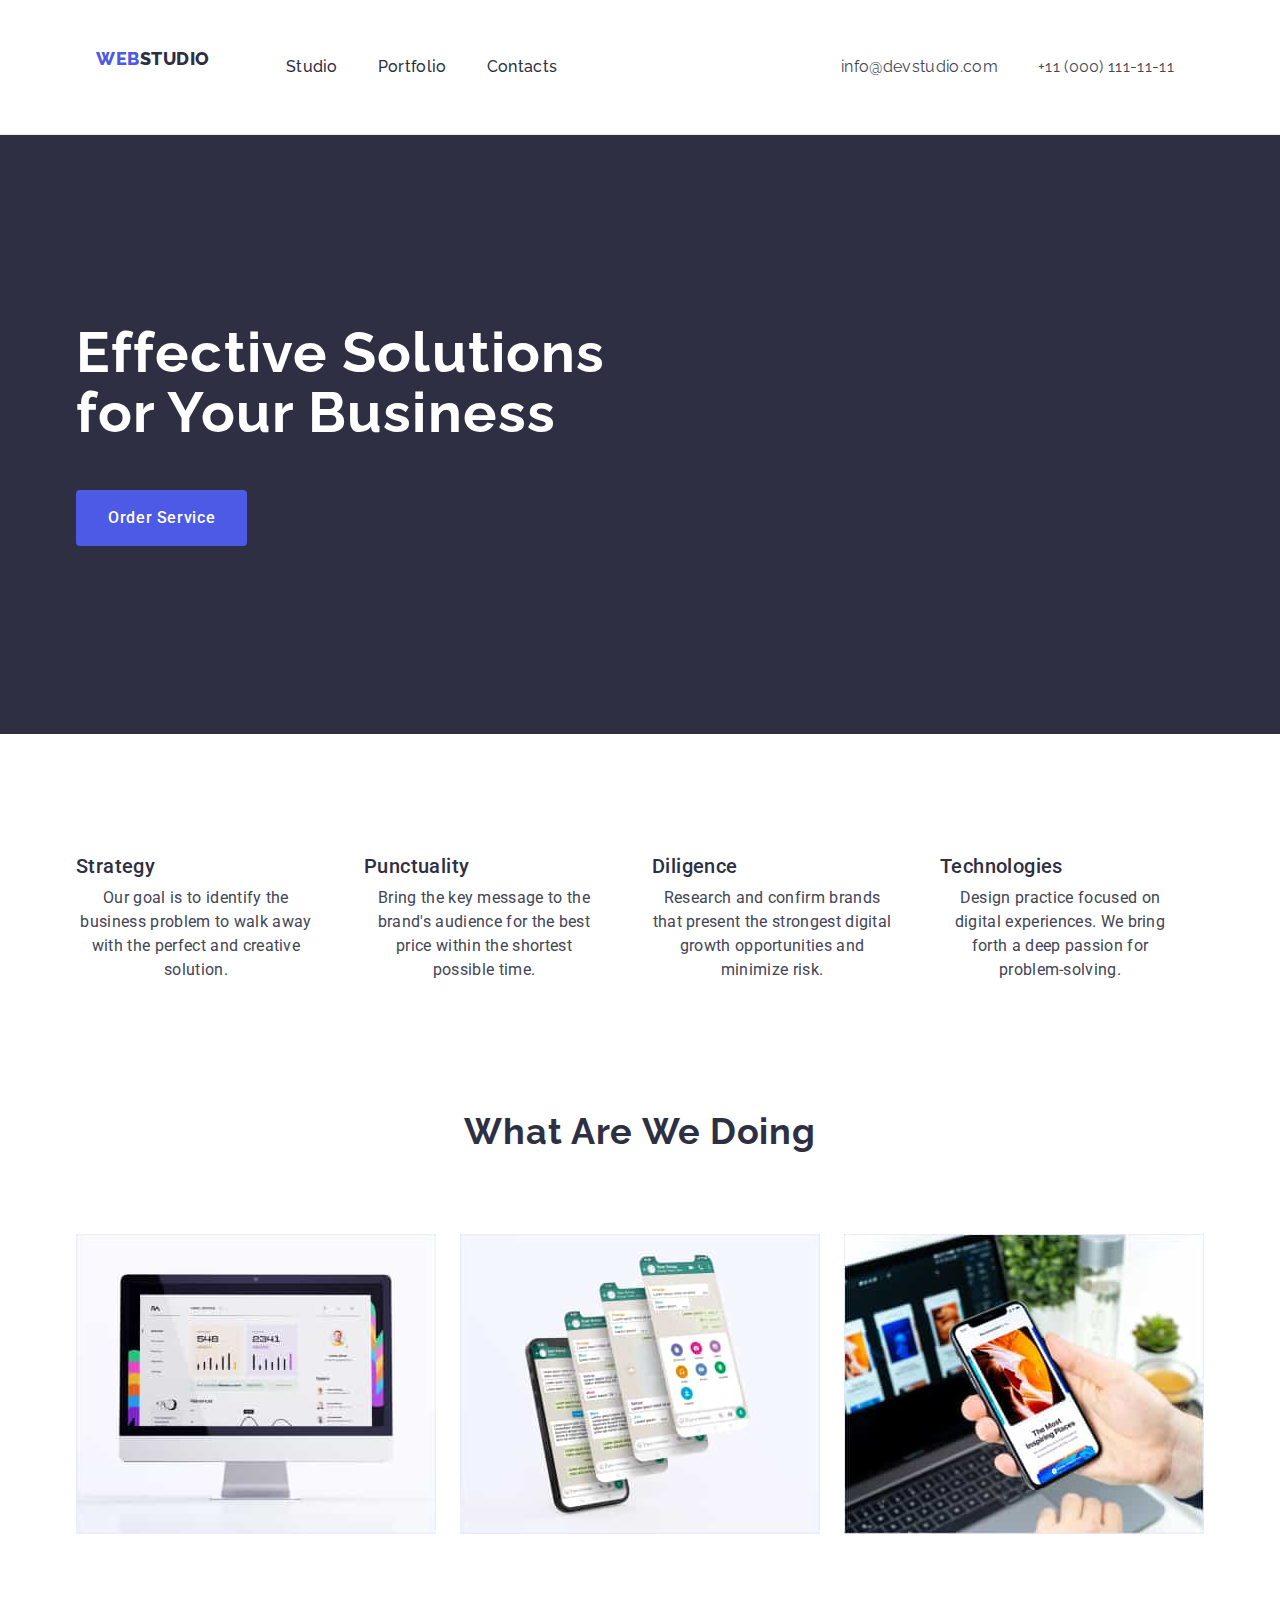
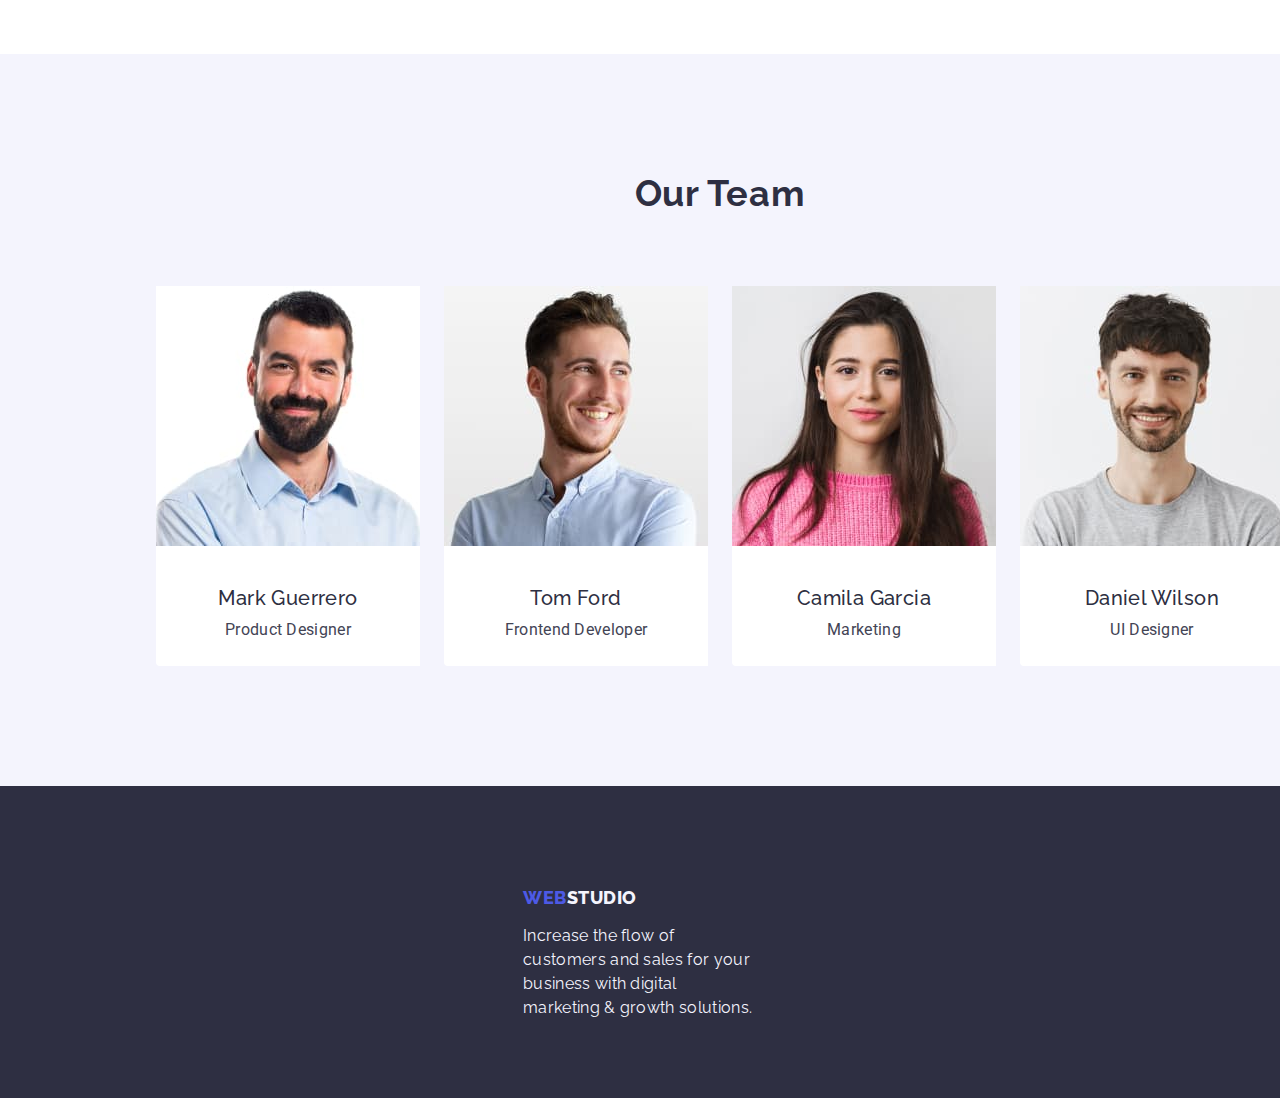
==== index.html @ cce0c891 "Updates CSS" ====
<!DOCTYPE html>
<html lang="en">
<head>
    <meta charset="UTF-8">
    <meta name="viewport" content="width=device-width, initial-scale=1.0">
    <title>Studio</title>

    <link rel="preconnect" href="https://fonts.googleapis.com">
    <link rel="preconnect" href="https://fonts.gstatic.com" crossorigin>
    <link href="https://fonts.googleapis.com/css2?family=Raleway:wght@800&family=Roboto:wght@400;500;700;900&display=swap"
        rel="stylesheet"
        />
    <link href="https://cdn.jsdelivr.net/npm/modern-normalize@2.0.0/modern-normalize.min.css" rel="stylesheet">
        <link rel="stylesheet" href="./css/styles.css" />
    <!-- <link href="./css/modern-normalize.css" rel="stylesheet"> -->

</head>
<body>
    <header class="header-main-class">
        <div class="container nav-all-container">
            <nav class="nav logo-box">
                <a class="logo link" href="./index.html">Web<span class="studio-highlight">Studio</span>
                </a>
                <ul class="list menu-nav-box">
                    <li class="menu"><a class="link" href="./index.html">Studio</a></li>
                    <li class="menu"><a class="link" href="./portfolio.html">Portfolio</a></li>
                    <li class="menu"><a class="link" href="">Contacts</a></li> 
                </ul>
            </nav>
            <address class="address">
                <ul class="list menu-address-box">
                    <li class="contact"><a class="link" href="mailto:info@devstudio.com">info@devstudio.com</a></li>
                    <li class="contact"><a class="link" href="tel:+110001111111">+11 (000) 111-11-11</a></li>
                </ul>
            </address>
        </div>
    </header>
    
    <main>
        <section class="descriptions">
            <div class="desc-container container">
                <h1 class="title">Effective Solutions<br/>for Your Business</h1>
                <button class="button-index" type="button">Order Service</button>
            </div>
        </section>            
        <section class="features-section">
            <div class="features-container container">
                <h2 class="visually-hidden">Solutions</h2>
                <ul class="list features-list">
                  <li class="features-elements list">
                   <h3 class="highlight-element">Strategy</h3>
                    <p class="akapit"> Our goal is to identify the business problem to walk away with the perfect and creative solution.
                    </p>
                  </li>
                <li class="features-elements list">
                    <h3 class="highlight-element">Punctuality</h3>
                    <p class="akapit"> Bring the key message to the brand's audience for the best price within the shortest possible time.
                    </p>
                    </li>
                <li class="features-elements list">
                    <h3 class="highlight-element">Diligence</h3>
                    <p class="akapit">
                            Research and confirm brands that present the strongest digital growth opportunities and minimize risk.
                    </p>
                </li>
                <li class="features-elements list">
                    <h3 class="highlight-element">Technologies</h3>
                    <p class="akapit">
                            Design practice focused on digital experiences. We bring forth a deep passion for problem-solving.
                    </p>
                </li>
                </ul>


            </div>   
        </section>
        <section class="scope-section list">
            <div class="container scope-section-container">
                <h2 class="subtitle">What are we doing</h2>
                <ul class="list image-container-all">
                    <li class="image-container">
                        <!-- <div class="image_container"> -->
                            <img class="img" src="./images/img_1.jpg" alt="computer" width="360" height="300" />
                        <!-- </div> -->
                    </li>
                    <li class="image-container">
                        <!-- <div class="image_container"> -->
                            <img class="img" src="./images/img_2.jpg" alt="mobilephone" width="360" height="300" />
                        <!-- </div> -->
                    </li>
                    <li class="image-container">
                        <!-- <div class="image_container"> -->
                            <img class="img" src="./images/img_3.jpg" alt="computer&mobilephone" width="360" height="300" />
                        <!-- </div> -->
                    </li>
                </ul>
            </div> 
        </section>
                
        <section class="people">
            <div class="container-our-team container">
                <h2 class="our-team">Our Team</h2>
                <ul class="list people-box">
                    <!-- <div class="people-box"> -->
                    <li class="list-people">
                        <img src="./images/img_5.jpg" alt="Smiling bearded man in middle age" width="264" height="260" />
                        <div class="names-positions-box">
                            <h3 class="people-names">Mark Guerrero</h3>
                            <p class="akapit position">Product Designer</p>
                        </div>
                    </li>
                    <!-- </div> -->
                    <!-- <div class="people_box"> -->
                    <li class="list-people">
                        <img src="./images/img_6.jpg" alt="Smiling young man in shirt" width="264" height="260" />
                        <div class="names-positions-box">
                            <h3 class="people-names">Tom Ford</h3>
                            <p class="akapit position">Frontend Developer</p>
                        </div>
                    </li>
                    <!-- </div> -->
                    <!-- <div class="people_box"> -->
                    <li class="list-people">
                        <img src="./images/img_7.jpg" alt="Smiling young woman in sweater" width="264" height="260" />
                        <div class="names-positions-box">
                            <h3 class="people-names">Camila Garcia</h3>
                            <p class="akapit position">Marketing</p>
                        </div>
                    </li>
                    <!-- </div> -->
                
                    <!-- <div class="people_box"> -->
                    <li class="list-people">
                        <img src="./images/img_8.jpg" alt="Smiling bearded young man in tshirt" width="264" height="260" />
                        <div class="names-positions-box">
                            <h3 class="people-names">Daniel Wilson</h3>
                            <p class="akapit position">UI Designer</p>
                        </div>
                    </li>
                    <!-- </div> -->
                </ul>
            </div>
        </section>  
    </main>

        <footer class="page-footer">
            <div class="footer-container container">
                <a class="logo link logo-footer-box" href="./index.html">
                    Web<span style="color:#F4F4FD" class="studio-highlight">Studio</span>
                </a>
                <p class="footer-info">
                    Increase the flow of customers and sales for your business with digital marketing & growth solutions.
                </p>
            </div>
        </footer>
    
</body>
</html>
---- css/styles.css ----
*, *::before, *::after {
    box-sizing: border-box;
    padding: 0;
    margin: 0;
    font-family: 'Raleway', sans-serif;
}

:root {
    --iris-color: #4D5AE5;
    --ocean-color: #404BBF;
    --navyblue-color:#2E2F42;
    --green-color: #31D0AA;
    --slate-color: #434455;
    --light-slate-color: #8E8F99;
    --cornflower-color: #E7E9FC;
    --cloud-color: #F4F4FD;
    --navyblue-modal-color: #2E2F42;
    --grey-color: #2E2F42;
    --white-color: #FFFFFF;
    --dairy-color: #FCFCFC;   
    }

body {
    font-family: 'Roboto', sans-serif;
    color: var(--slate-color);
    line-height: 1.6;
    background-color: var(--white-color);
}

header {
    background-color: var(--white-color);
}

a {
    text-decoration: none;
}

/* klasa menu dla index.html */
.menu .link {
    color: var(--navyblue-color);
    font-weight: 500;
    font-size: 16px;
    line-height: 1.5;
    letter-spacing: 0.02em;
}

.menu .link:hover,
.menu .link:focus {
    color: var(--ocean-color);
}

.menu .link:active {
    color: var(--ocean-color);
}

/* tu skonczylam sprawdzac */
/* dodac address list slate na ocean */

.contact .link {
    color: var(--slate-color);
}
.contact .link:hover,
.contact .link:focus {
    color: var(--ocean-color);
}
.contact .link:active {
    color: var(--ocean-color);
}

.contact {
    font-size: 16px;
    line-height: 1.5;
    letter-spacing: 0.02em;
}

/* main section h1, przycisk Order Service na index.html przyciski w portfolio*/

.list-buttons {
    font-size: 56px;
    line-height: 1.07;
    text-align: center;
    letter-spacing: 0.02em;
    color: var(--white-color);
}

/* main section, przycisk Order Service na index.html 
/* class= "buttons" */
.button-index {
    font-family: inherit;
    list-style: none;
    font-family: "Roboto", sans-serif;
    font-weight: 500;
    font-size: 16px;
    line-height: 1.5;
    letter-spacing: 0.04em;
    color: var(--white-color);
    background-color: var(--iris-color);
}
.button-index:focus,
.button-index:hover {
    background-color: var(--ocean-color);
    cursor: pointer;
}

/* tło dla tekstu effective solutions w index.html */
.descriptions {
    background-color: var(--navyblue-color, #2e2f42);
}
.title {
    font-size: 56px;
    line-height: 1.07;
    text-align: center;
    letter-spacing: 0.02em;
    color: #FFFFFF;
}
/* przycisk order service dla index.html */

/* logo w nawigacji */
.logo {
    font-family: "Raleway", sans-serif;
    font-weight: 800;
    font-size: 18px;
    line-height: 1.17;
    letter-spacing: 0.03em;
    text-decoration: none;
    text-transform: uppercase;
    color: var(--iris-color);
    }

    /* logo dwukolorowe WEBSTUDIO */
.highlight {
     color: var(--iris-color);
}
.studio-highlight {
    color: var(--navyblue-color);
}

.list {
    list-style: none;
    font-style: normal;
}

.link {
    text-decoration: none;
}

.pointer {
    cursor: pointer;
}

.address {
    display: block;
    font-style: normal;
}

/* druga sekcja 'Solutions' */
.list features {
    list-style: none;
}
.highlight-element {
    font-family: "Roboto", sans-serif;
    font-weight: 500;
    font-size: 20px;
    line-height: 1.2;
    letter-spacing: 0.02em;
    text-decoration: none;
    color: var(--navyblue-color);
}
.akapit {
    font-family: "Roboto", sans-serif;
    font-weight: 400;
    font-size: 16px;
    line-height: 1.5;
    letter-spacing: 0.02em;
    text-decoration: none;
    color: var(--slate-color);
    text-align: center;
}
/* trzecia sekcja 'What we are doing'*/
.subtitle {
    font-size: 36px;
    line-height: 1.11;
    text-align: center;
    letter-spacing: 0.02em;
    text-transform: capitalize;
    text-decoration: none;
    color: var(--navyblue-color);
}

/* czwarta sekcja Our Team */
.people {
    background-color: var(--cloud-color);
}
.our-team {
    font-size: 36px;
    line-height: 1.11;
    text-align: center;
    letter-spacing: 0.02em;
    text-transform: capitalize;
    text-decoration: none;
    color: var(--navyblue-color);
}

.people-names {
    font-weight: 500;
    font-size: 20px;
    line-height: 1.2;
    letter-spacing: 0.02em;
    text-decoration: none;
    color: var(--navyblue-color);
}

.list-people {
    color: var(--slate-color);
    background-color: var(--white-color);
}
    
/* akapit dla tej sekcji wzięty z sekcji drugiej */

/* sekcja main dla portfolio.html */
.buttons {
    list-style: none;
    font-family: "Roboto", sans-serif;
    font-weight: 500;
    font-size: 16px;
    line-height: 1.5;
    letter-spacing: 0.04em;
 }
.buttons {
    color: var(--iris-color);
    background-color: var(--cloud-color);
}
.buttons:focus,
.buttons:hover {
    color: var(--white-color);
    background-color: var(--ocean-color);
    cursor: pointer;
    }

/* nie moze byc pusty naglowek dla portfolio.html*/
.visually-hidden {
    color: var(--white-color);
}

.list {
    list-style: none;
}

.header-list {
    font-weight: 500;
    font-size: 20px;
    line-height: 1.2;
    letter-spacing: 0.02em;
    color: #2e2f42;
}

.paragraph {
    font-size: 16px;
    line-height: 1.5;
    letter-spacing: 0.02em;
    color: var(--slate-color);
}

.link{
    text-decoration: none;
}

.page-footer {
    background-color:#2e2f42;
}
    
/* .studio-highlight {
    color: #F4F4FD;
} */

.p {
        font-size: 16px;
        color: #F4F4FD;
}

.footer-info {
    line-height: 1.5;
    color: var(--cloud-color);
    letter-spacing: 0.02em;
}

/* nagłówek - dodwanie kontenerów lekcja 3*/

/* nawigacja dla Index i Portfolio*/
/* Dla headera przypisane są klasy */
.header-main-class {
    border-bottom: 1px solid #E7E9FC;
    /* padding-left: 15px;
    padding-right: 15px; */
}
/* Wewnątrz headera znajduje się div - kontener zawierający wszystkie pozostałe elementy headera */
.nav-all-container {
    display: flex;
    justify-content: space-between;
    align-items: center;
    padding: 10px;
}
/* Dla kontenera przypisana jest dodatkowa domyślna klasa container,która służy do standaryzacji rozmiarów treści */
.container {
    width: 1158px;
    margin: 0 auto;
    padding-left: 15px;
    padding-right: 15px;
}
/* Wewnątrz headera znajduje się nav */
/* Dla nav styl display: flex;służący do ułożenia logo i menu w jednym wierszu; styl align-items: center;
służący do pionowego wyrównania nawigacji i kontaktów */
.nav {
    display: flex;
    justify-content: flex-start;
    align-items: center;
    background-color: var(--white-color);
    padding: 20px;
    border-color: var(--cornflower-color);
}
/* Wewnątrz nawigacji znajduje się logo */
.logo {
    margin-right: 76px;
}
/* Wewnątrz nawigacji znajduje się menu "menu-nav-box" */
.menu-nav-box {
    display: flex;
    gap: 40px;
    padding: 24px 0;
}
/* Dla linku znajdującego się w pierwszym punkcie menu */
/* .menu {
    padding: 24px 0;
} */
/* Wewnątrz znacznika address znajduje się lista,
dla której przypisane są klasy */
.menu-address-box {
    list-style: none;
    display: flex;
    justify-content: center;
    align-content: center;
    padding: 30px;
    gap: 40px;
}

/* sekcja pierwsza description Solutions */
.descriptions {
    padding-top: 188px;
    padding-bottom: 188px;
    align-items: center;
}
.title {
    display:inline;
    max-width: 496px;
    margin-bottom: 48px;
    /* height: 120px; */
    top: 260px;
    left: 472px;
}
.button-index {
    display: block;
    justify-content: center;
    min-width: 169px;
    border: none;
    height: 56px;
    padding: 16px 32px 16px 32px;
    border-radius: 4px;
    margin-top: 48px;
    cursor: pointer;
}

/* druga sekcja Solutions */
.features-section {
    display: flex;
    padding-top: 120px;
    padding-bottom: 120px;
}
.features-list {
    display: flex;
    gap: 24px;
    /* margin-right: 24px; */
    /* width: calc((100% - 72px)/4); */
}
/* Dla pierwszego punktu listy w klasie ustawiony jest styl width: calc((100% - 72px) / 4); służący do określenia szerokości punktu listy (odejmujemy sumę odstępów między punktami od całkowitej szerokości ekranu i dzielimy to przez liczbę punktów listy) (można również użyć width calc((100% - 3 * 24px) / 4) lub flex-basis: calc((100% - 3 * 24px) / 4), lub flex-basis: calc((100% - 72px) / 4)) */
.features-elements {
    flex-basis: calc((100% - 72px) / 4);
}
/* nagłówek h3 np.Strategy */
.highlight-element {
    /* width: 264px;
    height: 24px; */
    margin-bottom:8px;
    /* line-height: 24px;
    font-size: 20px; */
}
/* .akapit {
    width: 264px;
    height: 24px;
    font-size: 16px;
} */

/* wzorzec .visually-hidden do ukrycia nagłówka (zbiór styli wykorzystywanych do pełnego ukrycia elementu)*/
.visually-hidden {
    position: absolute;
    width: 1px;
    height: 1px;
    margin: -1px;
    border: 0;
    padding: 0;
    white-space: nowrap;
    clip-path: inset(100%);
    clip: rect(0 0 0 0);
    overflow: hidden;
}
.features-elements {
    display: flex;
    flex-direction: column;
    margin-right: 24px;

}

.img {
    display: block;
}
/* trzecia sekcja images What are we doing */
.scope-section {
    display: flex;
    flex-direction: column;
    padding-bottom: 120px;
    /* margin-bottom: 10px; */
}
/* nagłówek h2 What are we doing */
.subtitle {
    display: flex;
    justify-content: center;
    padding: 10px;
    margin-bottom: 72px;
}
/* Dla listy w klasie ustawiony jest styl display: flex;
służący do ułożenia elementów listy poziomo w rzędzie */
.image-container-all {
    display: flex;
    /* padding-bottom: 120px;
    margin-bottom: 120px; */
    gap: 24px;
 }
/* Dla pierwszego punktu listy przypisane są klasy o długości co najmniej 3 znaków,składające się z małych liter alfabetu łacińskiego i mogące zawierać myślnik lub podkreślnik */
/* Dla pierwszego punktu listy w klasie ustawiony jest styl width: calc((100% - 48px) / 3);
służący do określenia szerokości punktu listy (odejmujemy sumę odstępów między punktami od całkowitej szerokości ekranu i dzielimy to przez liczbę punktów listy) (można użyć width: calc((100% - 3 * 16px) / 3) lub flex-basis: calc((100% - 48px) / 3), lub flex-basis: calc((100% - 3 * 16px) / 3)) */
.image-container {
    width: calc((100% - 48px)/3);
}

/* czwarta sekcja our team */
.people {
    width: 1440px;
    height: 732px;
    padding-bottom: 120px;
    padding-top: 120px;
}
.container-our-team {
    /* display: inline; */
    display: block;
    height: 732px;
}
/* nagłówek h2 our team */
.our-team {
    text-align: center;
    justify-content: center;
    margin-bottom: 72px;
}
/* cały box dla zdj nagłówka h3 i paragrafu */
.people-box {
    display: flex;
    justify-content: center;
    gap: 24px;
}
/* Dla pierwszego punktu listy */
.list-people {
    width: 264px;
    height: 380px;
    width: calc((100% - 72px)/4);
    border-top-left-radius: 0px;
    border-top-right-radius: 0px;
    border-top-right-radius: 4px;
    border-bottom-left-radius: 4px;
}
/* W pierwszym punkcie listy znajduje się div,który służy jako kontener dla imienia pracownika i nazwy jego stanowiska */
.names-positions-box {
    padding-top: 32px;
    padding-bottom: 32px;
    padding-left: 16px;
    padding-right: 16px;
}
/* nagłówek h3 imie i nazwisko */
.people-names {
    text-align: center;
    margin-bottom: 8px;
}
/* W kontenerze drugim elementem jest akapit p */
.position {
    text-align: center;
}

/* footer */
.page-footer {
    padding-top: 100px;
    padding-bottom: 100px;
}
.footer-container {
    width: 264px;
    height: 112px;
}
.logo-footer-box {
    display: inline-block;
    margin-bottom: 16px;
 }
.logo {
    display: inline-block;
    margin-bottom: 16px;
    max-width: 264px;
}
.footer-info {
    display: inline-block;
}
/* strona Portfolio.html main */

/* Wewnątrz znacznika main znajduje się sekcja utworzona za pomocą znacznika section */
.buttons-main {
    padding-top: 96px;
    padding-bottom: 120px;
}
/* Cała treść sekcji jest umieszczona w kontenerze utworzonym przy użyciu znacznika div. Dla tego div przypisana jest domyślna klasa container. Wewnątrz kontenera znajduje się lista */

/* display flex służy do ułożenia elementów listy poziomo w jednym rzędzie; justify-content: center służy do wyśrodkowania elementów potomnych listy; styl gap: 24px służy do określenia odstępów między punktami listy; styl margin-bottom: 72px,
który służy do określenia odstępu od listy */
.list-buttons {
    display: flex;
    justify-content: center;
    gap: 24px;
    margin-bottom: 72px;
}
/* W pierwszym punkcie listy znajduje się przycisk */
.buttons {
    padding: 12px 24px;
    border: 1px solid #e7e9fc;
    border-radius: 4px;
}
.buttons:focus,
.buttons:hover {
    border: 1px solid transparent;
    border-radius: 4px;
}
/* Jeszcze jedna lista wewnątrz kontenera - zdjęcia - styl flex-wrap: wrap;służący do przenoszenia elementów listy do nowego wiersza, jeśli nie ma wystarczająco dużo miejsca w poprzednim*/
.buttons-link {
    display:flex;
    flex-wrap: wrap;
    column-gap: 24px;
    row-gap: 48px;
}
/* Dla pierwszego punktu listy w klasie ustawiony jest styl width: calc((100% - 48px) / 3);służący do określenia szerokości punktu listy (odejmujemy sumę odstępów między punktami od całkowitej szerokości ekranu i dzielimy to przez liczbę punktów listy w jednym wierszu) */
.list-link-buttons {
    width: calc((100%-48px)/3);      
}
/* Wewnątrz pierwszego punktu listy znajduje się link. W linku znajduje się kontener dla nazwy i kategorii aplikacji,
który jest utworzony za pomocą znacznika div*/
.name-cat-app-box {
    padding: 32px 16px;
    border: 1px solid #e7e9fc;
    border-top: none;
}
/* Dla nagłówka w klasie ustawiony jest styl margin-bottom: 8px,który służy do określenia odstępu między akapitem a nagłówkiem */
.header-list {
    margin-bottom: 8px;
}
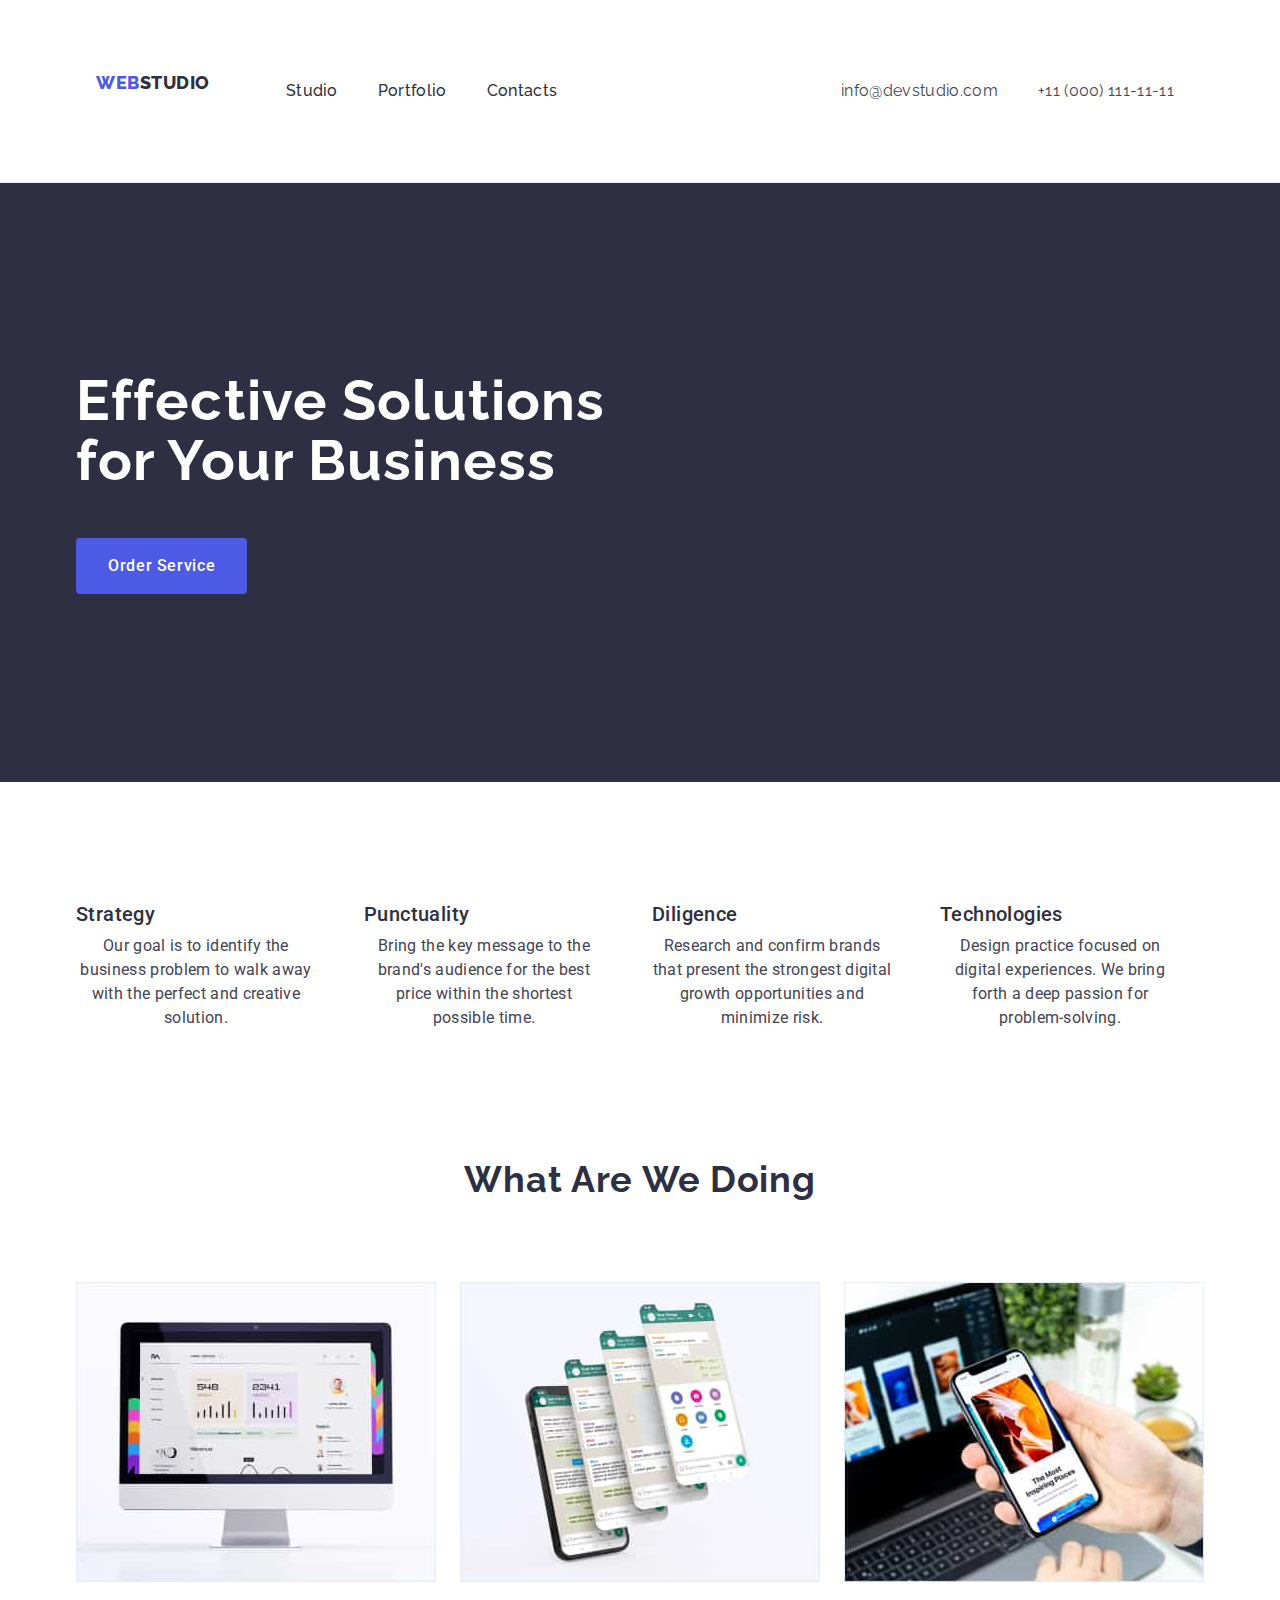
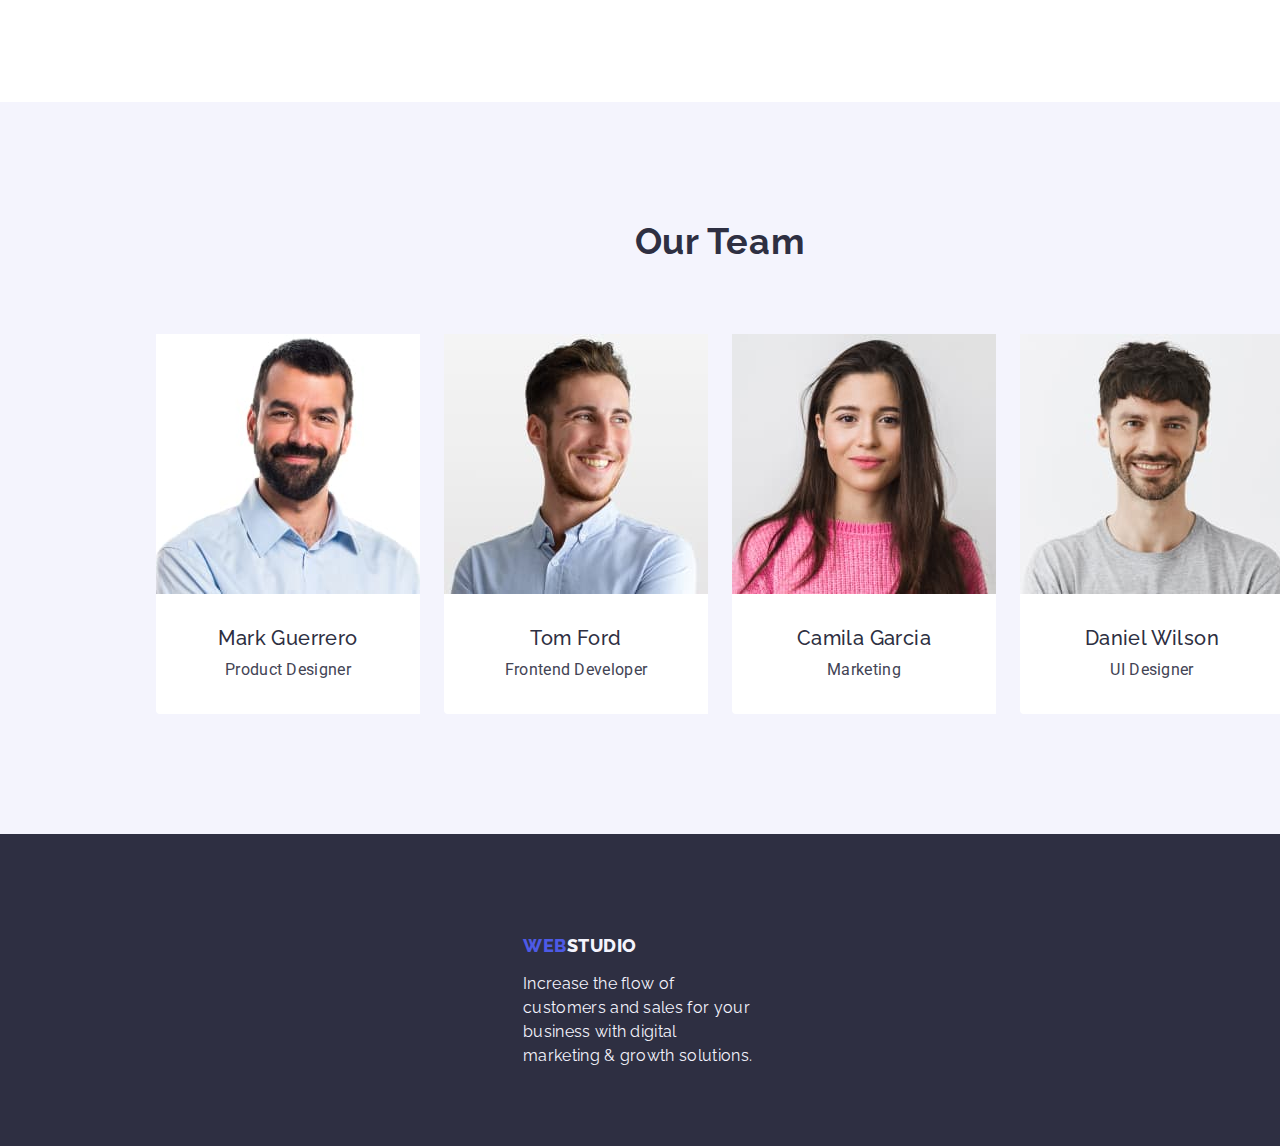
==== commit bfa833b4: "updates CSS" ====
--- a/index.html
+++ b/index.html
@@ -103,7 +103,7 @@
                 <ul class="list people-box">
                     <!-- <div class="people-box"> -->
                     <li class="list-people">
-                        <img src="./images/img_5.jpg" alt="Smiling bearded man in middle age" width="264" height="260" />
+                        <img class="img" src="./images/img_5.jpg" alt="Smiling bearded man in middle age" width="264" height="260" />
                         <div class="names-positions-box">
                             <h3 class="people-names">Mark Guerrero</h3>
                             <p class="akapit position">Product Designer</p>
@@ -112,7 +112,7 @@
                     <!-- </div> -->
                     <!-- <div class="people_box"> -->
                     <li class="list-people">
-                        <img src="./images/img_6.jpg" alt="Smiling young man in shirt" width="264" height="260" />
+                        <img class="img" src="./images/img_6.jpg" alt="Smiling young man in shirt" width="264" height="260" />
                         <div class="names-positions-box">
                             <h3 class="people-names">Tom Ford</h3>
                             <p class="akapit position">Frontend Developer</p>
@@ -121,7 +121,7 @@
                     <!-- </div> -->
                     <!-- <div class="people_box"> -->
                     <li class="list-people">
-                        <img src="./images/img_7.jpg" alt="Smiling young woman in sweater" width="264" height="260" />
+                        <img class="img" src="./images/img_7.jpg" alt="Smiling young woman in sweater" width="264" height="260" />
                         <div class="names-positions-box">
                             <h3 class="people-names">Camila Garcia</h3>
                             <p class="akapit position">Marketing</p>
@@ -131,7 +131,7 @@
                 
                     <!-- <div class="people_box"> -->
                     <li class="list-people">
-                        <img src="./images/img_8.jpg" alt="Smiling bearded young man in tshirt" width="264" height="260" />
+                        <img class="img" src="./images/img_8.jpg" alt="Smiling bearded young man in tshirt" width="264" height="260" />
                         <div class="names-positions-box">
                             <h3 class="people-names">Daniel Wilson</h3>
                             <p class="akapit position">UI Designer</p>
--- a/css/styles.css
+++ b/css/styles.css
@@ -329,9 +329,9 @@
     padding: 24px 0;
 }
 /* Dla linku znajdującego się w pierwszym punkcie menu */
-/* .menu {
+.menu {
     padding: 24px 0;
-} */
+}
 /* Wewnątrz znacznika address znajduje się lista,
 dla której przypisane są klasy */
 .menu-address-box {
@@ -383,7 +383,7 @@
 }
 /* Dla pierwszego punktu listy w klasie ustawiony jest styl width: calc((100% - 72px) / 4); służący do określenia szerokości punktu listy (odejmujemy sumę odstępów między punktami od całkowitej szerokości ekranu i dzielimy to przez liczbę punktów listy) (można również użyć width calc((100% - 3 * 24px) / 4) lub flex-basis: calc((100% - 3 * 24px) / 4), lub flex-basis: calc((100% - 72px) / 4)) */
 .features-elements {
-    flex-basis: calc((100% - 72px) / 4);
+    flex-basis: calc((100% - 72px)/4);
 }
 /* nagłówek h3 np.Strategy */
 .highlight-element {
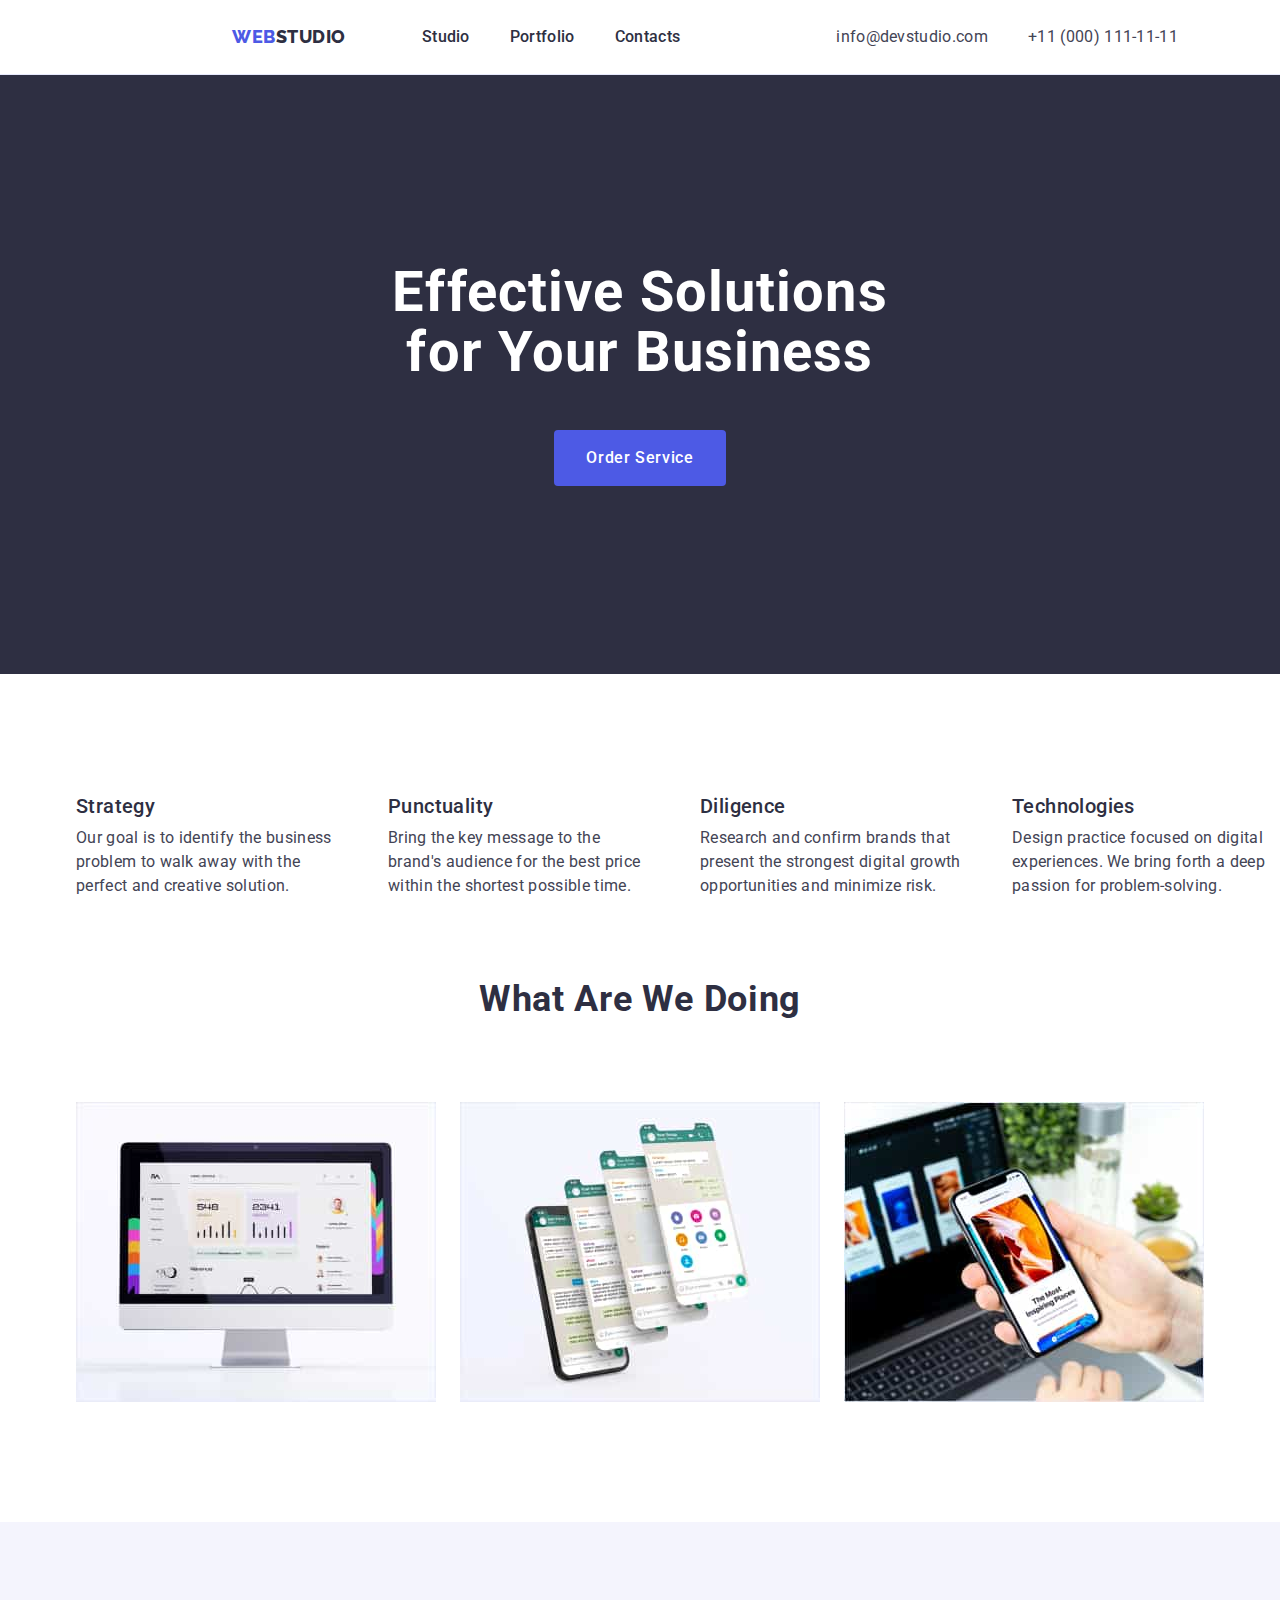
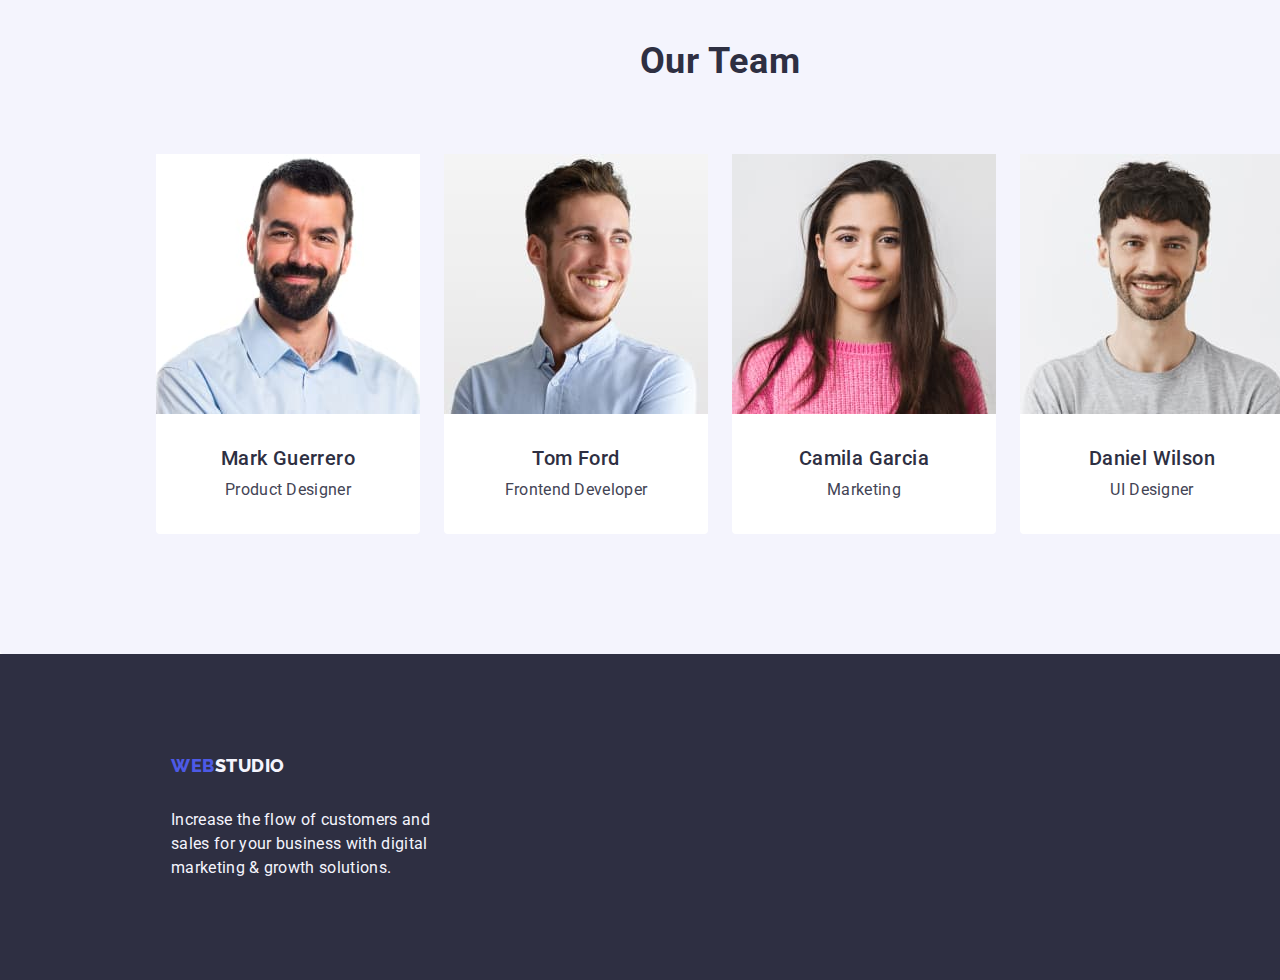
==== commit 42e224d0: "CSS updates" ====
--- a/index.html
+++ b/index.html
@@ -101,7 +101,6 @@
             <div class="container-our-team container">
                 <h2 class="our-team">Our Team</h2>
                 <ul class="list people-box">
-                    <!-- <div class="people-box"> -->
                     <li class="list-people">
                         <img class="img" src="./images/img_5.jpg" alt="Smiling bearded man in middle age" width="264" height="260" />
                         <div class="names-positions-box">
@@ -109,8 +108,6 @@
                             <p class="akapit position">Product Designer</p>
                         </div>
                     </li>
-                    <!-- </div> -->
-                    <!-- <div class="people_box"> -->
                     <li class="list-people">
                         <img class="img" src="./images/img_6.jpg" alt="Smiling young man in shirt" width="264" height="260" />
                         <div class="names-positions-box">
@@ -118,8 +115,6 @@
                             <p class="akapit position">Frontend Developer</p>
                         </div>
                     </li>
-                    <!-- </div> -->
-                    <!-- <div class="people_box"> -->
                     <li class="list-people">
                         <img class="img" src="./images/img_7.jpg" alt="Smiling young woman in sweater" width="264" height="260" />
                         <div class="names-positions-box">
@@ -127,9 +122,6 @@
                             <p class="akapit position">Marketing</p>
                         </div>
                     </li>
-                    <!-- </div> -->
-                
-                    <!-- <div class="people_box"> -->
                     <li class="list-people">
                         <img class="img" src="./images/img_8.jpg" alt="Smiling bearded young man in tshirt" width="264" height="260" />
                         <div class="names-positions-box">
@@ -137,7 +129,6 @@
                             <p class="akapit position">UI Designer</p>
                         </div>
                     </li>
-                    <!-- </div> -->
                 </ul>
             </div>
         </section>  
--- a/css/styles.css
+++ b/css/styles.css
@@ -1,8 +1,7 @@
 *, *::before, *::after {
     box-sizing: border-box;
     padding: 0;
-    margin: 0;
-    font-family: 'Raleway', sans-serif;
+    margin: 0;    
 }
 
 :root {
@@ -71,6 +70,7 @@
     font-size: 16px;
     line-height: 1.5;
     letter-spacing: 0.02em;
+    font-weight: 400;
 }
 
 /* main section h1, przycisk Order Service na index.html przyciski w portfolio*/
@@ -104,7 +104,8 @@
 
 /* tło dla tekstu effective solutions w index.html */
 .descriptions {
-    background-color: var(--navyblue-color, #2e2f42);
+    background-color: var(--grey-color, #2e2f42);
+    margin: auto;
 }
 .title {
     font-size: 56px;
@@ -174,7 +175,7 @@
     letter-spacing: 0.02em;
     text-decoration: none;
     color: var(--slate-color);
-    text-align: center;
+    /* text-align: center; */
 }
 /* trzecia sekcja 'What we are doing'*/
 .subtitle {
@@ -290,15 +291,12 @@
 /* Dla headera przypisane są klasy */
 .header-main-class {
     border-bottom: 1px solid #E7E9FC;
-    /* padding-left: 15px;
-    padding-right: 15px; */
 }
 /* Wewnątrz headera znajduje się div - kontener zawierający wszystkie pozostałe elementy headera */
 .nav-all-container {
     display: flex;
-    justify-content: space-between;
     align-items: center;
-    padding: 10px;
+    width: 1440px;
 }
 /* Dla kontenera przypisana jest dodatkowa domyślna klasa container,która służy do standaryzacji rozmiarów treści */
 .container {
@@ -315,18 +313,17 @@
     justify-content: flex-start;
     align-items: center;
     background-color: var(--white-color);
-    padding: 20px;
     border-color: var(--cornflower-color);
 }
 /* Wewnątrz nawigacji znajduje się logo */
 .logo {
+    margin-left: 156px;
     margin-right: 76px;
 }
 /* Wewnątrz nawigacji znajduje się menu "menu-nav-box" */
 .menu-nav-box {
     display: flex;
     gap: 40px;
-    padding: 24px 0;
 }
 /* Dla linku znajdującego się w pierwszym punkcie menu */
 .menu {
@@ -339,23 +336,23 @@
     display: flex;
     justify-content: center;
     align-content: center;
-    padding: 30px;
     gap: 40px;
-}
-
+    margin-left: 156px;
+}
+.logo-box {
+    align-content: center;
+}
 /* sekcja pierwsza description Solutions */
 .descriptions {
     padding-top: 188px;
     padding-bottom: 188px;
-    align-items: center;
+    margin: auto;
 }
 .title {
-    display:inline;
+    display:block;
     max-width: 496px;
+    margin: auto;
     margin-bottom: 48px;
-    /* height: 120px; */
-    top: 260px;
-    left: 472px;
 }
 .button-index {
     display: block;
@@ -366,6 +363,7 @@
     padding: 16px 32px 16px 32px;
     border-radius: 4px;
     margin-top: 48px;
+    margin: auto;
     cursor: pointer;
 }
 
@@ -393,11 +391,11 @@
     /* line-height: 24px;
     font-size: 20px; */
 }
-/* .akapit {
+.akapit {
     width: 264px;
     height: 24px;
     font-size: 16px;
-} */
+}
 
 /* wzorzec .visually-hidden do ukrycia nagłówka (zbiór styli wykorzystywanych do pełnego ukrycia elementu)*/
 .visually-hidden {
@@ -457,40 +455,48 @@
     height: 732px;
     padding-bottom: 120px;
     padding-top: 120px;
-}
-.container-our-team {
-    /* display: inline; */
-    display: block;
-    height: 732px;
-}
-/* nagłówek h2 our team */
-.our-team {
-    text-align: center;
-    justify-content: center;
-    margin-bottom: 72px;
-}
-/* cały box dla zdj nagłówka h3 i paragrafu */
-.people-box {
-    display: flex;
-    justify-content: center;
-    gap: 24px;
-}
-/* Dla pierwszego punktu listy */
-.list-people {
-    width: 264px;
-    height: 380px;
-    width: calc((100% - 72px)/4);
+    display: flex;
+    flex-direction: column;
     border-top-left-radius: 0px;
     border-top-right-radius: 0px;
     border-top-right-radius: 4px;
     border-bottom-left-radius: 4px;
 }
+/* .container-our-team {
+    display: inline; */
+    /* display: block; */
+    /* display: flex;
+    flex-direction: column;
+    border-radius: 0px 0px 4px 4px;
+    width: 1440px;
+    height: 732px;
+} */
+/* nagłówek h2 our team */
+.our-team {
+    text-align: center;
+    justify-content: center;
+    margin-bottom: 72px;
+}
+/* cały box dla zdj nagłówka h3 i paragrafu */
+.people-box {
+    display: flex;
+    /* justify-content: center; */
+    gap: 24px;
+    /* margin-left: 156px;
+    margin-right: 24px; */
+}
+/* Dla pierwszego punktu listy */
+.list-people {
+    width: 1440px;
+    height: 380px;
+    width: calc((100% - 72px)/4);
+    border-radius: 0px 0px 4px 4px;
+}
 /* W pierwszym punkcie listy znajduje się div,który służy jako kontener dla imienia pracownika i nazwy jego stanowiska */
 .names-positions-box {
-    padding-top: 32px;
-    padding-bottom: 32px;
-    padding-left: 16px;
-    padding-right: 16px;
+    padding: 32px 0;
+    width: 264px;
+    height: 380px;
 }
 /* nagłówek h3 imie i nazwisko */
 .people-names {
@@ -508,20 +514,22 @@
     padding-bottom: 100px;
 }
 .footer-container {
-    width: 264px;
-    height: 112px;
-}
-.logo-footer-box {
-    display: inline-block;
-    margin-bottom: 16px;
- }
+    width: 1440px;
+    /* height: 312px; */
+}
 .logo {
     display: inline-block;
+    max-width: 264px;
+}
+.logo-footer-box {
     margin-bottom: 16px;
-    max-width: 264px;
-}
+}
+
 .footer-info {
-    display: inline-block;
+    display: block;
+    margin-left: 156px;
+    width: 264px;
+    margin-top: 16px;
 }
 /* strona Portfolio.html main */
 
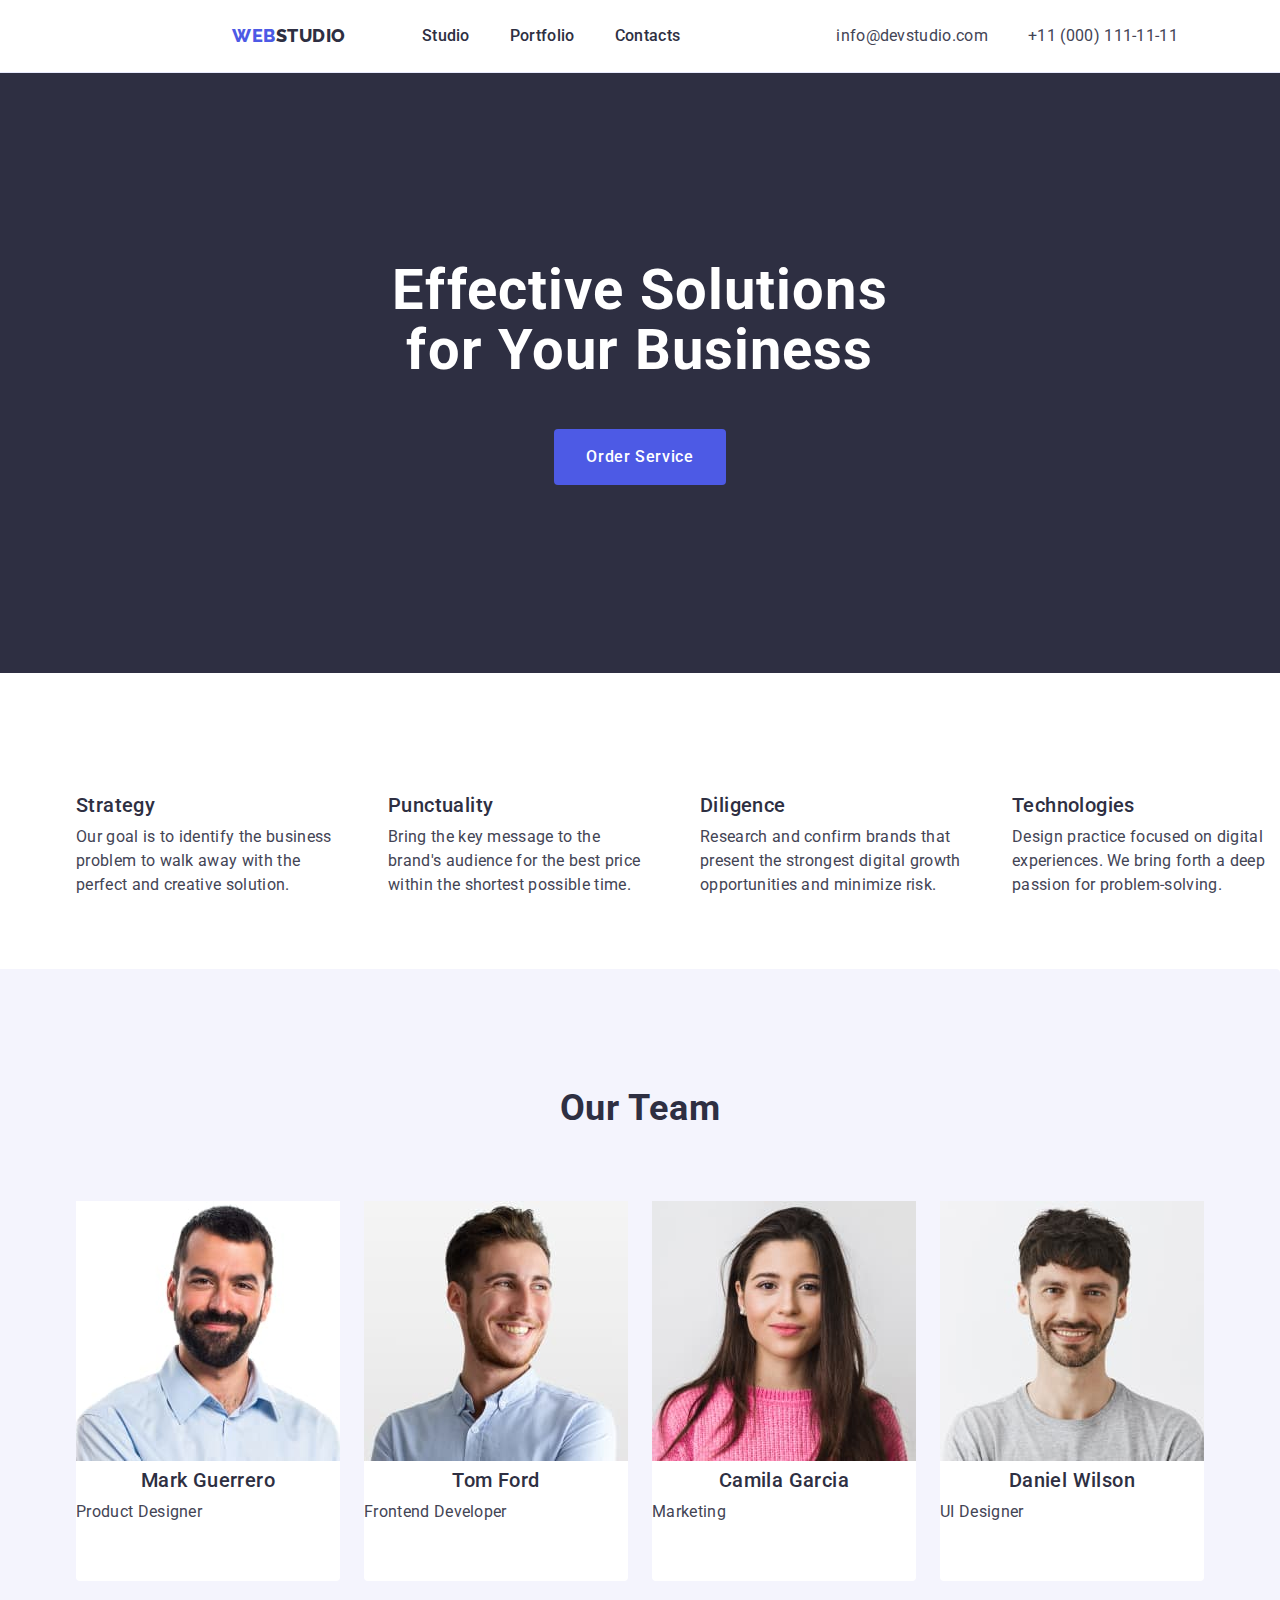
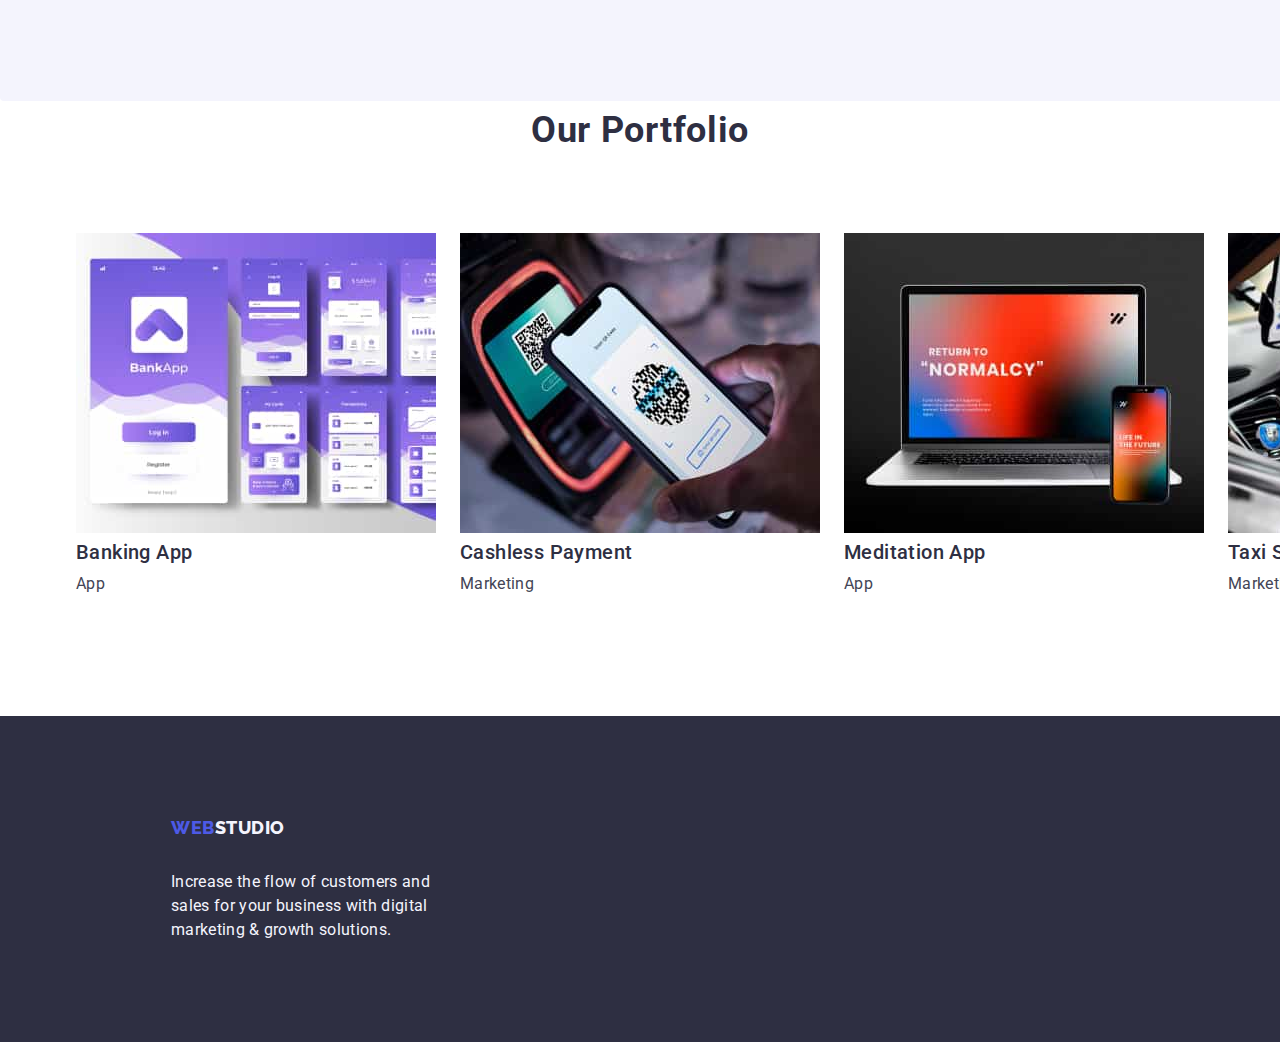
==== commit 6c82708a: "HTML update" ====
--- a/index.html
+++ b/index.html
@@ -74,64 +74,70 @@
 
             </div>   
         </section>
-        <section class="scope-section list">
-            <div class="container scope-section-container">
-                <h2 class="subtitle">What are we doing</h2>
-                <ul class="list image-container-all">
-                    <li class="image-container">
-                        <!-- <div class="image_container"> -->
-                            <img class="img" src="./images/img_1.jpg" alt="computer" width="360" height="300" />
-                        <!-- </div> -->
-                    </li>
-                    <li class="image-container">
-                        <!-- <div class="image_container"> -->
-                            <img class="img" src="./images/img_2.jpg" alt="mobilephone" width="360" height="300" />
-                        <!-- </div> -->
-                    </li>
-                    <li class="image-container">
-                        <!-- <div class="image_container"> -->
-                            <img class="img" src="./images/img_3.jpg" alt="computer&mobilephone" width="360" height="300" />
-                        <!-- </div> -->
-                    </li>
-                </ul>
-            </div> 
-        </section>
-                
         <section class="people">
             <div class="container-our-team container">
                 <h2 class="our-team">Our Team</h2>
                 <ul class="list people-box">
                     <li class="list-people">
-                        <img class="img" src="./images/img_5.jpg" alt="Smiling bearded man in middle age" width="264" height="260" />
-                        <div class="names-positions-box">
-                            <h3 class="people-names">Mark Guerrero</h3>
-                            <p class="akapit position">Product Designer</p>
-                        </div>
+                        <img src="./images/img_5.jpg" alt="Smiling bearded man in middle age" width="264" height="260" />
+                        <h3 class="people-names">Mark Guerrero</h3>
+                        <p class="akapit">Product Designer</p>
                     </li>
                     <li class="list-people">
-                        <img class="img" src="./images/img_6.jpg" alt="Smiling young man in shirt" width="264" height="260" />
-                        <div class="names-positions-box">
-                            <h3 class="people-names">Tom Ford</h3>
-                            <p class="akapit position">Frontend Developer</p>
-                        </div>
+                        <img src="./images/img_6.jpg" alt="Smiling young man in shirt" width="264" height="260" />
+                        <h3 class="people-names">Tom Ford</h3>
+                        <p class="akapit">Frontend Developer</p>
                     </li>
                     <li class="list-people">
-                        <img class="img" src="./images/img_7.jpg" alt="Smiling young woman in sweater" width="264" height="260" />
-                        <div class="names-positions-box">
-                            <h3 class="people-names">Camila Garcia</h3>
-                            <p class="akapit position">Marketing</p>
-                        </div>
+                        <img src="./images/img_7.jpg" alt="Smiling young woman in sweater" width="264" height="260" />
+                        <h3 class="people-names">Camila Garcia</h3>
+                        <p class="akapit">Marketing</p>
                     </li>
                     <li class="list-people">
-                        <img class="img" src="./images/img_8.jpg" alt="Smiling bearded young man in tshirt" width="264" height="260" />
-                        <div class="names-positions-box">
-                            <h3 class="people-names">Daniel Wilson</h3>
-                            <p class="akapit position">UI Designer</p>
-                        </div>
+                        <img src="./images/img_8.jpg" alt="Smiling bearded young man in tshirt" width="264" height="260" />
+                        <h3 class="people-names">Daniel Wilson</h3>
+                        <p class="akapit">UI Designer</p>
                     </li>
                 </ul>
-            </div>
-        </section>  
+            </div>            
+        </section>
+        
+        <section class="scope-section" list>
+            <div class="container scope-section-container">
+                <h2 class="subtitle">Our Portfolio</h2>
+                <ul class="list link image-container-all">
+                  <li class="image-container">
+                    <img src="./images/img_9.jpg" alt="bank app" width="360" height="300">
+                    <h3 class="header-list">Banking App</h3>
+                    <p class="paragraph">App</p>
+                  </li>
+                  <li>
+                    <img src="./images/img_10.jpg" alt="cashless payment mobilephone" width="360" height="300">
+                    <h3 class="header-list">Cashless Payment</h3>
+                    <p class="paragraph">Marketing</p>
+                  </li>
+                  <li>
+                    <img src="./images/img_11.jpg" alt="laptop" width="360" height="300">
+                    <h3 class="header-list">Meditation App</h3>
+                    <p class="paragraph">App</p>
+                  </li>
+                  <li>
+                    <img src="./images/img_12.jpg" alt="driving car" width="360" height="300">
+                    <h3 class="header-list">Taxi Service</h3>
+                    <p class="paragraph">Marketing</p>
+                  </li>
+                  <li>
+                    <img src="./images/img_13.jpg" alt="screen design" width="360" height="300">
+                    <h3 class="header-list">Screen Illustrations</h3>
+                    <p class="paragraph">Design</p>
+                  </li>
+                  <li>
+                    <img src="./images/img_14.jpg" alt="smiling woman wearing glasses" width="360" height="300">
+                    <h3 class="header-list">Online Courses</h3>
+                    <p class="paragraph">Marketing</p>
+                  </li>
+            </ul>
+        </section>
     </main>
 
         <footer class="page-footer">
--- a/css/styles.css
+++ b/css/styles.css
@@ -41,6 +41,8 @@
     font-size: 16px;
     line-height: 1.5;
     letter-spacing: 0.02em;
+    padding: 24px 0;
+    display: inline-block;
 }
 
 .menu .link:hover,
@@ -57,6 +59,7 @@
 
 .contact .link {
     color: var(--slate-color);
+    padding: 24px 0;
 }
 .contact .link:hover,
 .contact .link:focus {
@@ -324,11 +327,12 @@
 .menu-nav-box {
     display: flex;
     gap: 40px;
+    /* padding: 24px 0; */
 }
 /* Dla linku znajdującego się w pierwszym punkcie menu */
-.menu {
+/* .menu {
     padding: 24px 0;
-}
+} */
 /* Wewnątrz znacznika address znajduje się lista,
 dla której przypisane są klasy */
 .menu-address-box {
@@ -451,7 +455,6 @@
 
 /* czwarta sekcja our team */
 .people {
-    width: 1440px;
     height: 732px;
     padding-bottom: 120px;
     padding-top: 120px;
@@ -568,7 +571,7 @@
 }
 /* Dla pierwszego punktu listy w klasie ustawiony jest styl width: calc((100% - 48px) / 3);służący do określenia szerokości punktu listy (odejmujemy sumę odstępów między punktami od całkowitej szerokości ekranu i dzielimy to przez liczbę punktów listy w jednym wierszu) */
 .list-link-buttons {
-    width: calc((100%-48px)/3);      
+    width: calc((100% - 48px)/3);      
 }
 /* Wewnątrz pierwszego punktu listy znajduje się link. W linku znajduje się kontener dla nazwy i kategorii aplikacji,
 który jest utworzony za pomocą znacznika div*/
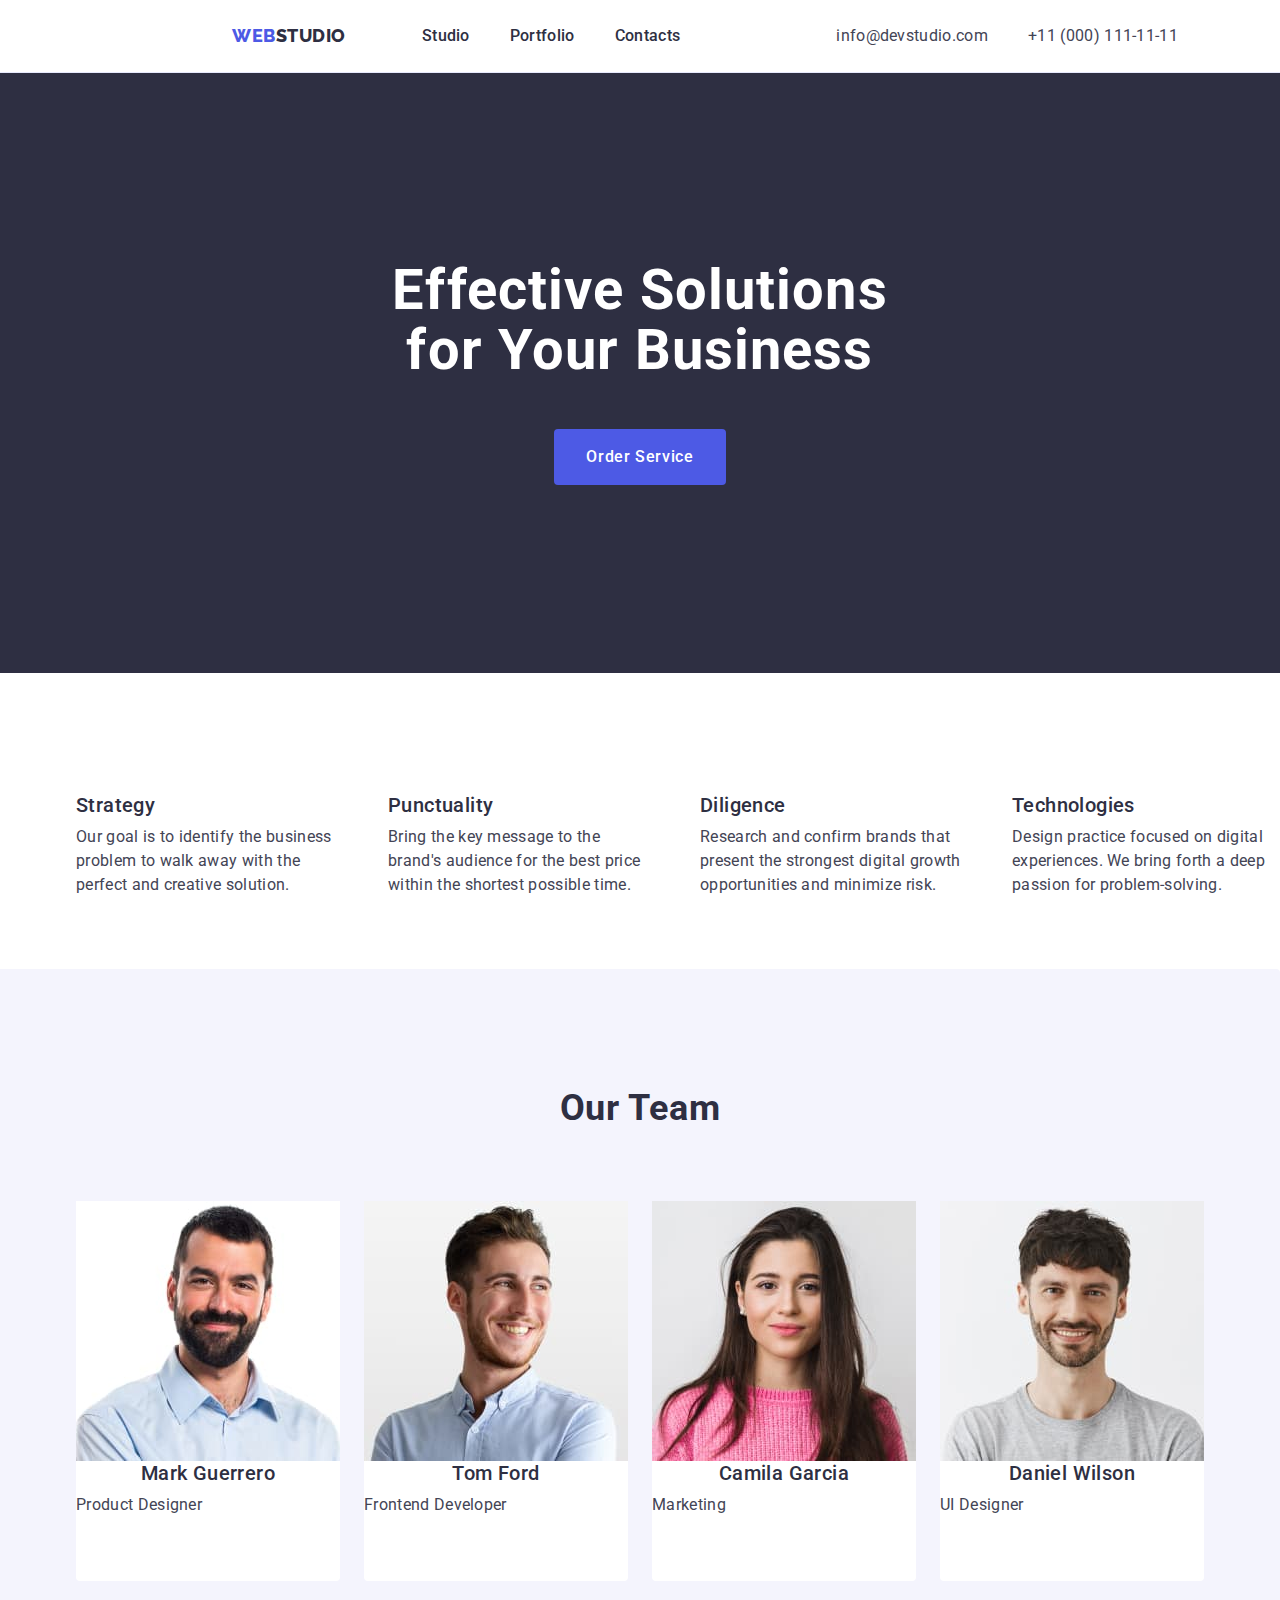
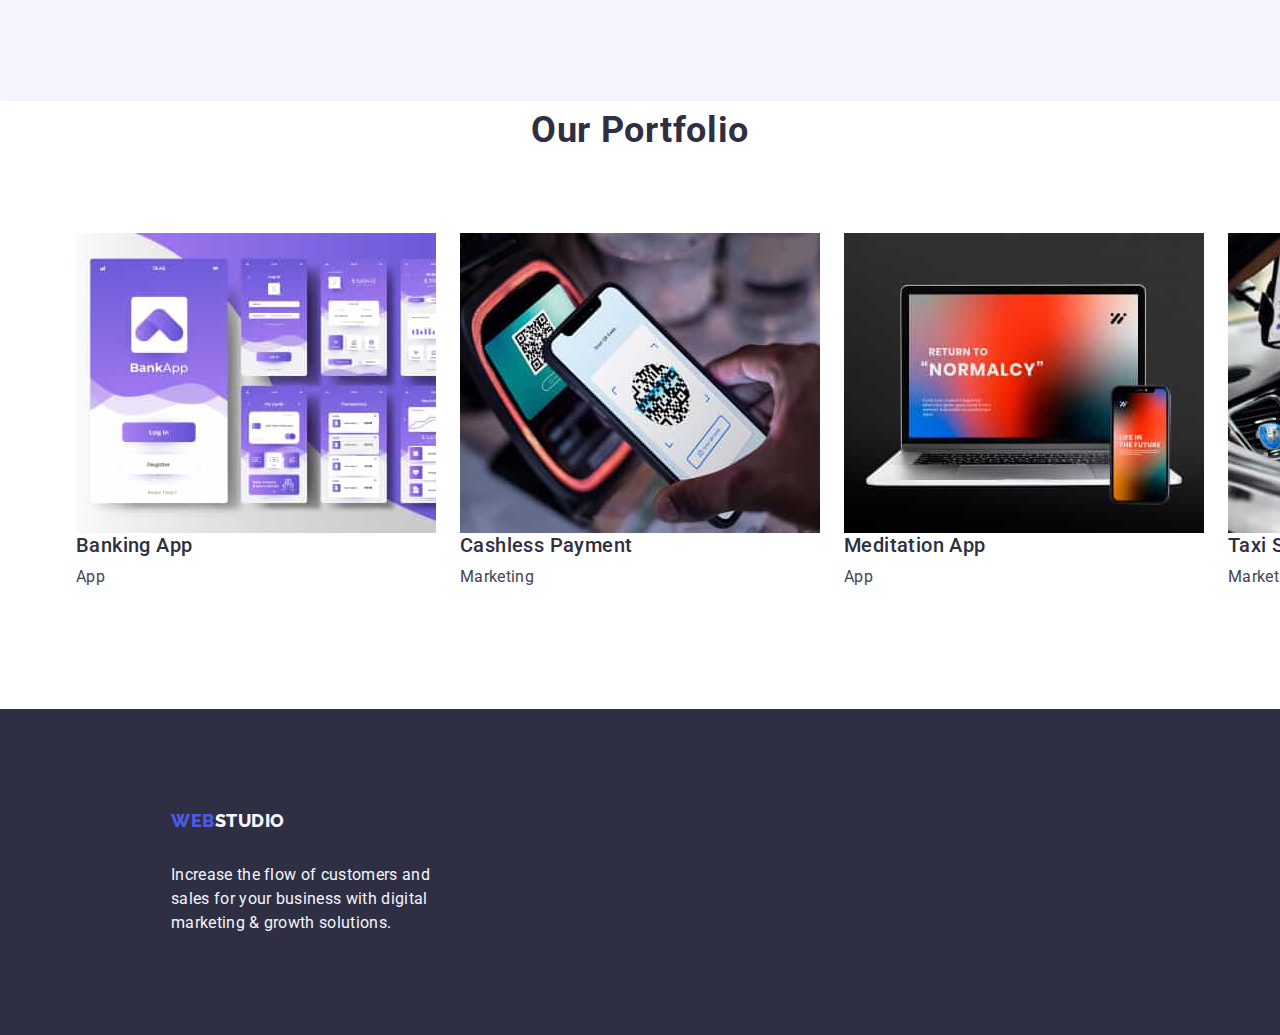
==== commit eec0cce6: "CSS updates" ====
--- a/index.html
+++ b/index.html
@@ -74,65 +74,66 @@
 
             </div>   
         </section>
+<!-- Sekcja trzecia -->
         <section class="people">
             <div class="container-our-team container">
                 <h2 class="our-team">Our Team</h2>
                 <ul class="list people-box">
                     <li class="list-people">
-                        <img src="./images/img_5.jpg" alt="Smiling bearded man in middle age" width="264" height="260" />
+                        <img class="img" src="./images/img_5.jpg" alt="Smiling bearded man in middle age" width="264" height="260" />
                         <h3 class="people-names">Mark Guerrero</h3>
                         <p class="akapit">Product Designer</p>
                     </li>
                     <li class="list-people">
-                        <img src="./images/img_6.jpg" alt="Smiling young man in shirt" width="264" height="260" />
+                        <img class="img" src="./images/img_6.jpg" alt="Smiling young man in shirt" width="264" height="260" />
                         <h3 class="people-names">Tom Ford</h3>
                         <p class="akapit">Frontend Developer</p>
                     </li>
                     <li class="list-people">
-                        <img src="./images/img_7.jpg" alt="Smiling young woman in sweater" width="264" height="260" />
+                        <img class="img" src="./images/img_7.jpg" alt="Smiling young woman in sweater" width="264" height="260" />
                         <h3 class="people-names">Camila Garcia</h3>
                         <p class="akapit">Marketing</p>
                     </li>
                     <li class="list-people">
-                        <img src="./images/img_8.jpg" alt="Smiling bearded young man in tshirt" width="264" height="260" />
+                        <img class="img" src="./images/img_8.jpg" alt="Smiling bearded young man in tshirt" width="264" height="260" />
                         <h3 class="people-names">Daniel Wilson</h3>
                         <p class="akapit">UI Designer</p>
                     </li>
                 </ul>
             </div>            
         </section>
-        
+<!-- Sekcja czwarta -->
         <section class="scope-section" list>
             <div class="container scope-section-container">
                 <h2 class="subtitle">Our Portfolio</h2>
                 <ul class="list link image-container-all">
                   <li class="image-container">
-                    <img src="./images/img_9.jpg" alt="bank app" width="360" height="300">
+                    <img class="img" src="./images/img_9.jpg" alt="bank app" width="360" height="300">
                     <h3 class="header-list">Banking App</h3>
                     <p class="paragraph">App</p>
                   </li>
                   <li>
-                    <img src="./images/img_10.jpg" alt="cashless payment mobilephone" width="360" height="300">
+                    <img class="img" src="./images/img_10.jpg" alt="cashless payment mobilephone" width="360" height="300">
                     <h3 class="header-list">Cashless Payment</h3>
                     <p class="paragraph">Marketing</p>
                   </li>
                   <li>
-                    <img src="./images/img_11.jpg" alt="laptop" width="360" height="300">
+                    <img class="img" src="./images/img_11.jpg" alt="laptop" width="360" height="300">
                     <h3 class="header-list">Meditation App</h3>
                     <p class="paragraph">App</p>
                   </li>
                   <li>
-                    <img src="./images/img_12.jpg" alt="driving car" width="360" height="300">
+                    <img class="img" src="./images/img_12.jpg" alt="driving car" width="360" height="300">
                     <h3 class="header-list">Taxi Service</h3>
                     <p class="paragraph">Marketing</p>
                   </li>
                   <li>
-                    <img src="./images/img_13.jpg" alt="screen design" width="360" height="300">
+                    <img class="img" src="./images/img_13.jpg" alt="screen design" width="360" height="300">
                     <h3 class="header-list">Screen Illustrations</h3>
                     <p class="paragraph">Design</p>
                   </li>
                   <li>
-                    <img src="./images/img_14.jpg" alt="smiling woman wearing glasses" width="360" height="300">
+                    <img class="img" src="./images/img_14.jpg" alt="smiling woman wearing glasses" width="360" height="300">
                     <h3 class="header-list">Online Courses</h3>
                     <p class="paragraph">Marketing</p>
                   </li>
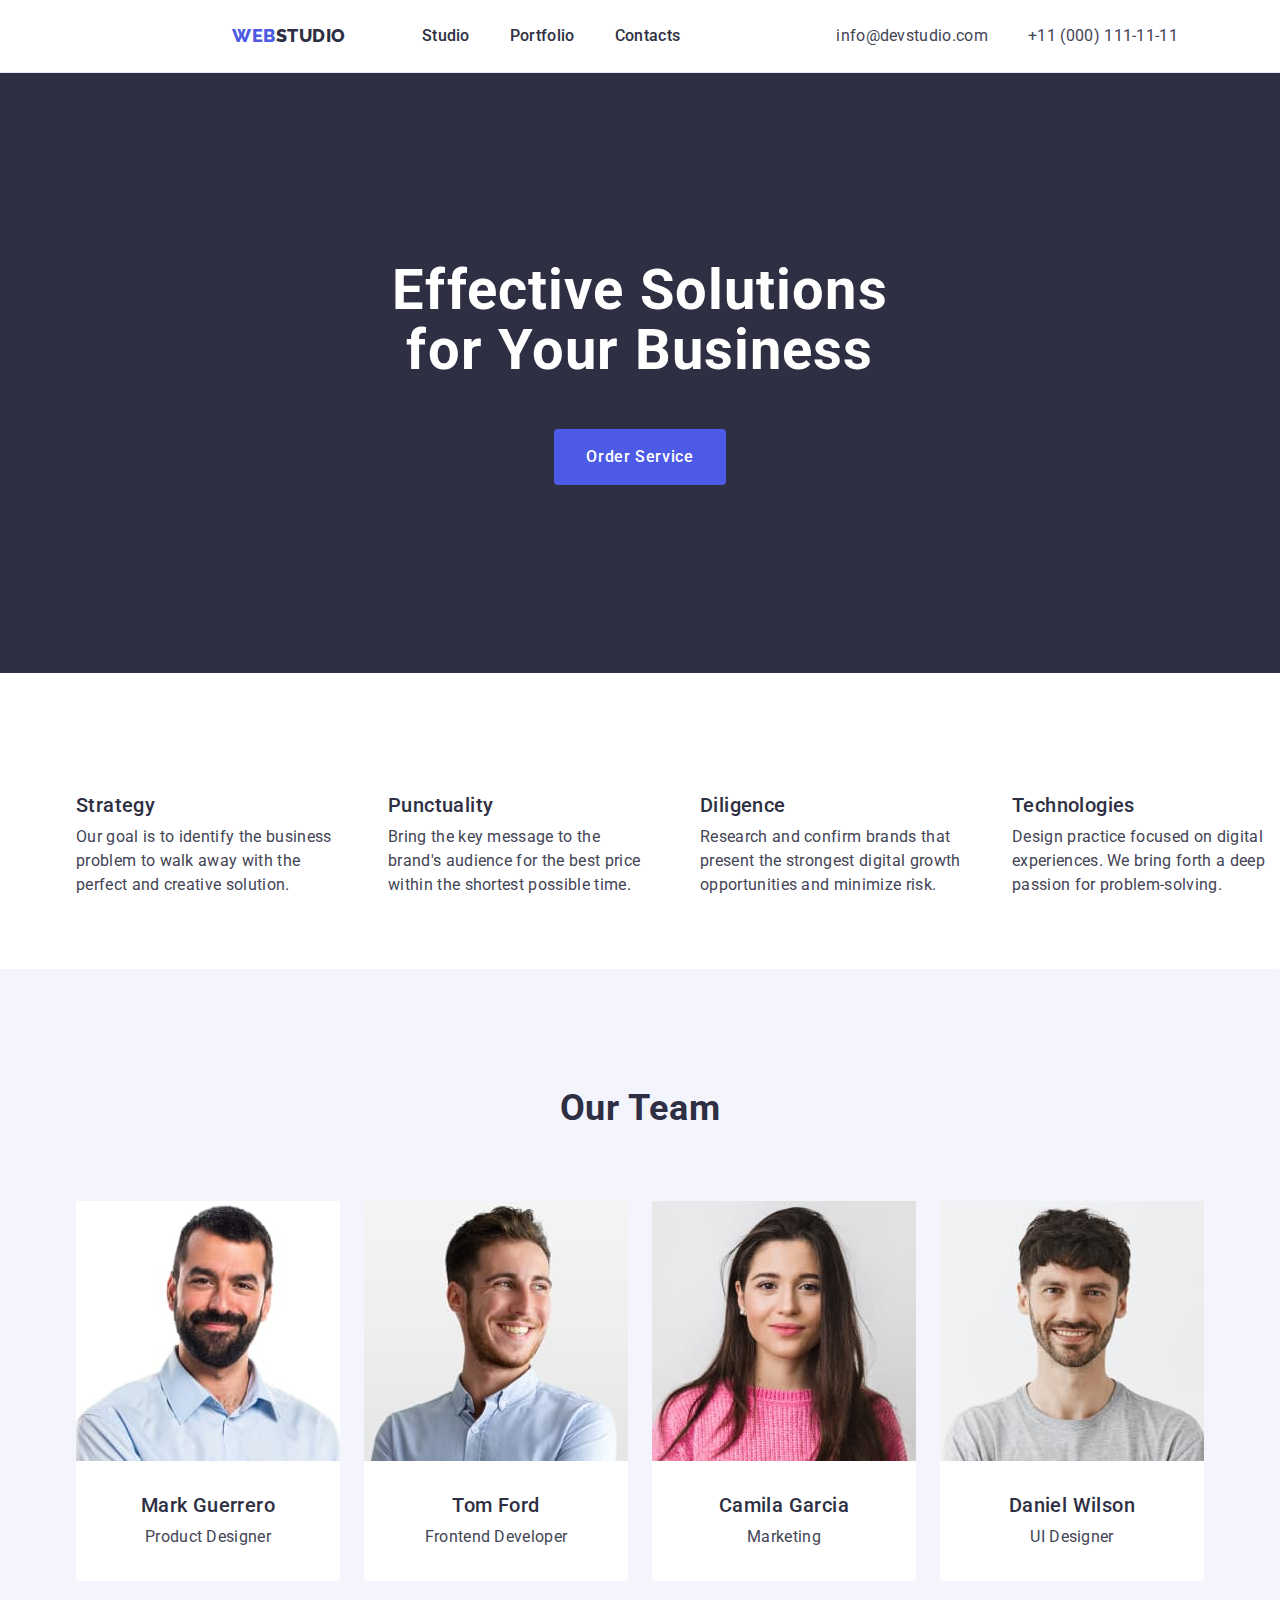
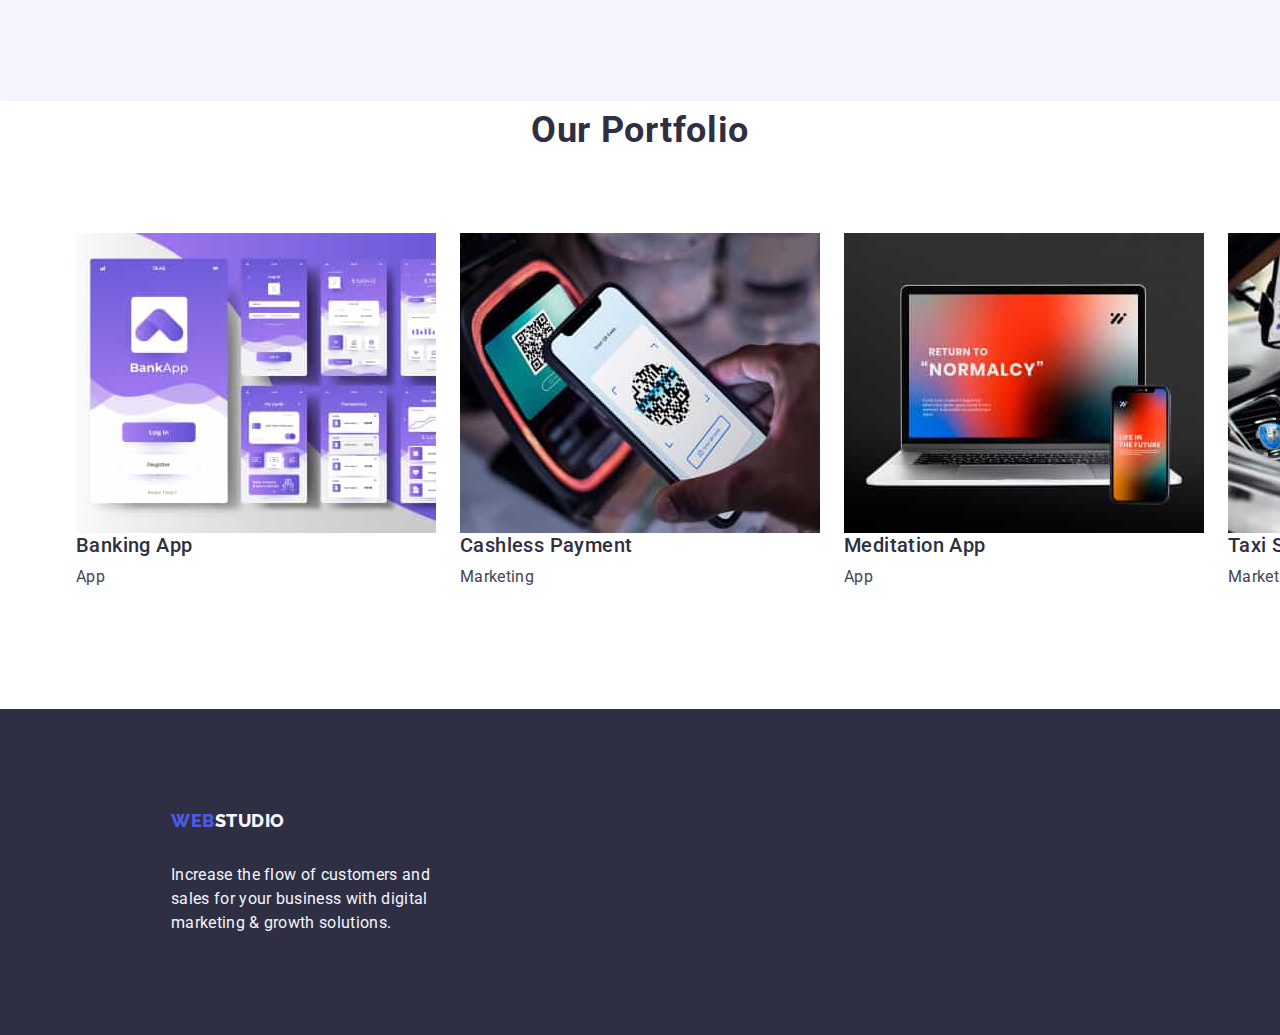
==== commit 28187dbd: "CSS changes" ====
--- a/index.html
+++ b/index.html
@@ -81,23 +81,34 @@
                 <ul class="list people-box">
                     <li class="list-people">
                         <img class="img" src="./images/img_5.jpg" alt="Smiling bearded man in middle age" width="264" height="260" />
-                        <h3 class="people-names">Mark Guerrero</h3>
-                        <p class="akapit">Product Designer</p>
+                        <div class="names-positions-box">
+                            <h3 class="people-names">Mark Guerrero</h3>
+                            <p class="akapit position">Product Designer</p>
+                        </div>
+                        
                     </li>
                     <li class="list-people">
                         <img class="img" src="./images/img_6.jpg" alt="Smiling young man in shirt" width="264" height="260" />
-                        <h3 class="people-names">Tom Ford</h3>
-                        <p class="akapit">Frontend Developer</p>
+                        <div class="names-positions-box">
+                            <h3 class="people-names">Tom Ford</h3>
+                            <p class="akapit position">Frontend Developer</p>
+                        </div>
+                        
                     </li>
                     <li class="list-people">
                         <img class="img" src="./images/img_7.jpg" alt="Smiling young woman in sweater" width="264" height="260" />
-                        <h3 class="people-names">Camila Garcia</h3>
-                        <p class="akapit">Marketing</p>
+                        <div class="names-positions-box">
+                            <h3 class="people-names">Camila Garcia</h3>
+                            <p class="akapit position">Marketing</p>
+                        </div>
+                        
                     </li>
                     <li class="list-people">
                         <img class="img" src="./images/img_8.jpg" alt="Smiling bearded young man in tshirt" width="264" height="260" />
-                        <h3 class="people-names">Daniel Wilson</h3>
-                        <p class="akapit">UI Designer</p>
+                        <div class="names-positions-box">
+                            <h3 class="people-names">Daniel Wilson</h3>
+                            <p class="akapit position">UI Designer</p>
+                        </div>
                     </li>
                 </ul>
             </div>            
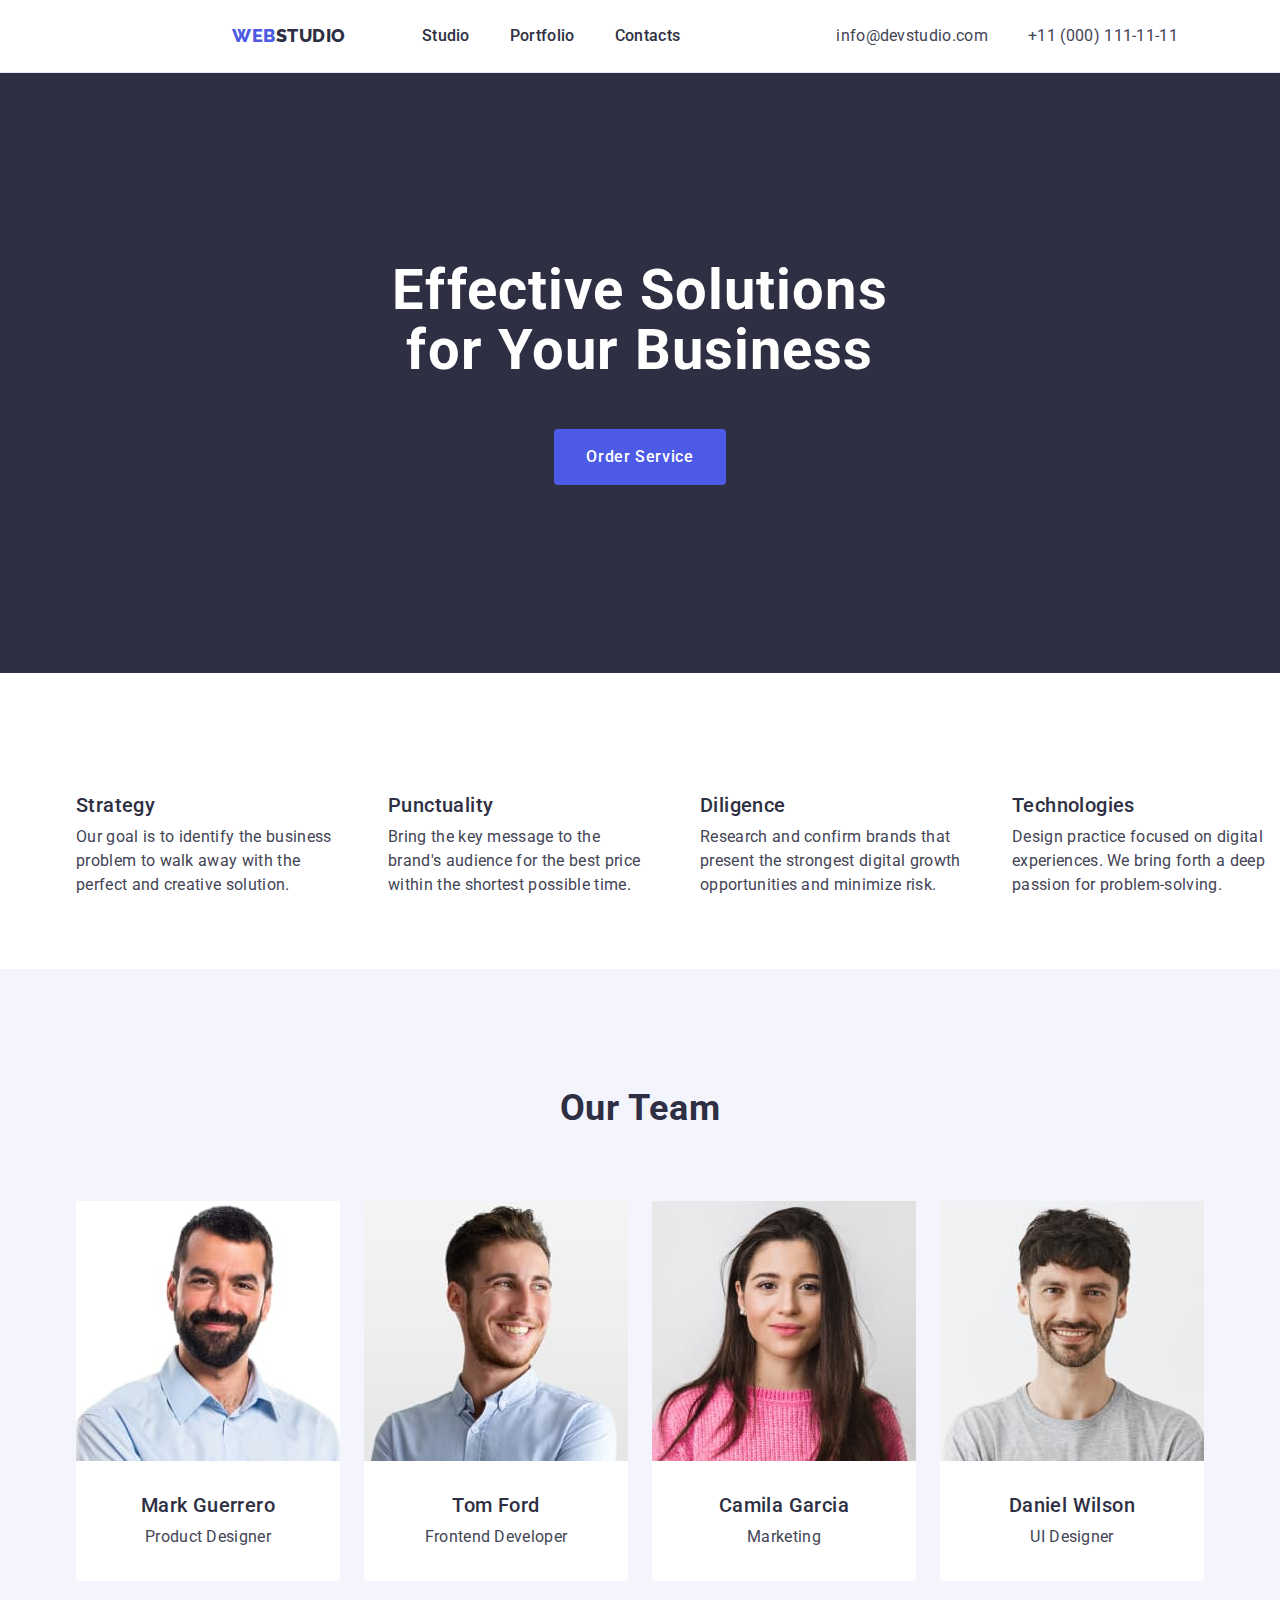
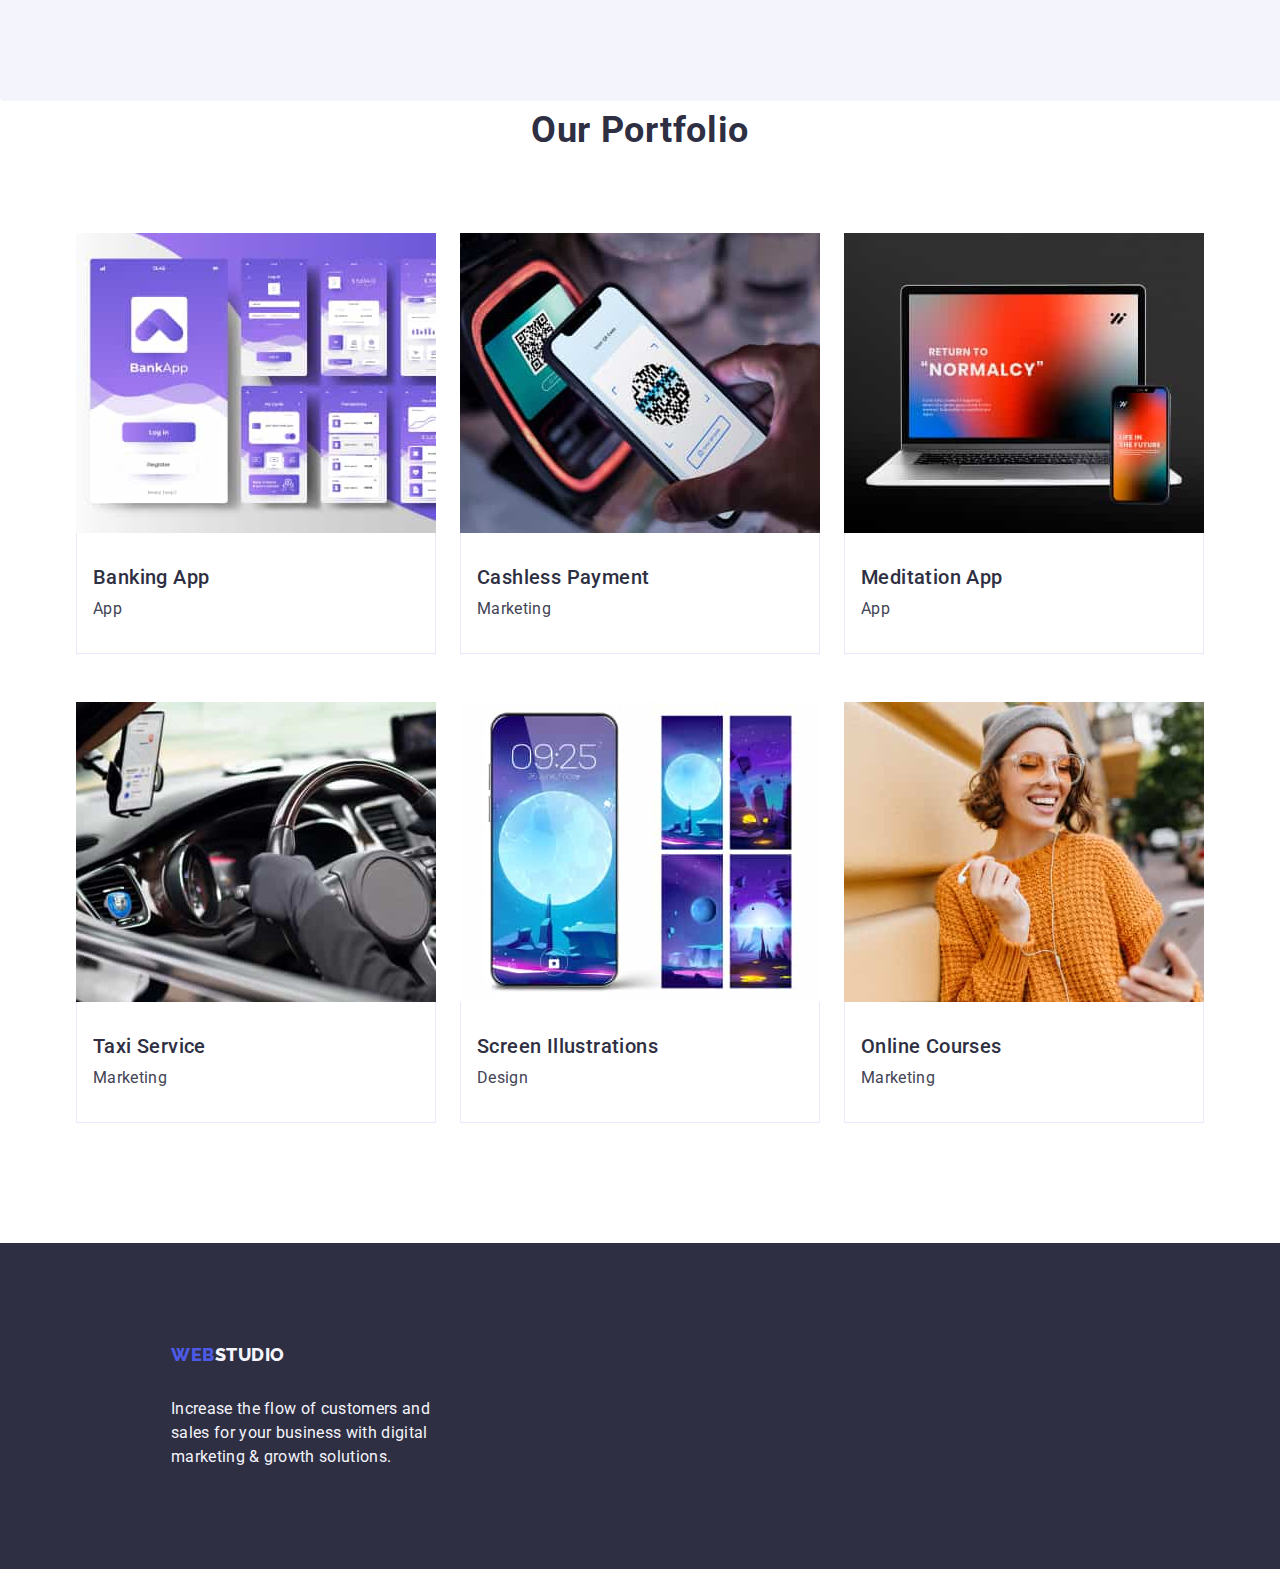
==== commit da121c75: "CSS styling changes" ====
--- a/index.html
+++ b/index.html
@@ -117,36 +117,49 @@
         <section class="scope-section" list>
             <div class="container scope-section-container">
                 <h2 class="subtitle">Our Portfolio</h2>
-                <ul class="list link image-container-all">
-                  <li class="image-container">
+                <ul class="list buttons-link">
+                  <li class="list-link-buttons">
                     <img class="img" src="./images/img_9.jpg" alt="bank app" width="360" height="300">
-                    <h3 class="header-list">Banking App</h3>
-                    <p class="paragraph">App</p>
+                    <div class="name-cat-app-box">
+                        <h3 class="header-list">Banking App</h3>
+                        <p class="paragraph">App</p>
+                    </div>
                   </li>
-                  <li>
+                  <li class="list-link-buttons">
                     <img class="img" src="./images/img_10.jpg" alt="cashless payment mobilephone" width="360" height="300">
-                    <h3 class="header-list">Cashless Payment</h3>
-                    <p class="paragraph">Marketing</p>
+                    <div class="name-cat-app-box">
+                        <h3 class="header-list">Cashless Payment</h3>
+                        <p class="paragraph">Marketing</p>
+                    </div>
                   </li>
-                  <li>
+                  <li class="list-link-buttons">
                     <img class="img" src="./images/img_11.jpg" alt="laptop" width="360" height="300">
-                    <h3 class="header-list">Meditation App</h3>
-                    <p class="paragraph">App</p>
+                    <div class="name-cat-app-box">
+                        <h3 class="header-list">Meditation App</h3>
+                        <p class="paragraph">App</p>
+                    </div>
                   </li>
-                  <li>
+                  <li class="list-link-buttons">
                     <img class="img" src="./images/img_12.jpg" alt="driving car" width="360" height="300">
-                    <h3 class="header-list">Taxi Service</h3>
-                    <p class="paragraph">Marketing</p>
+                    <div class="name-cat-app-box">
+                        <h3 class="header-list">Taxi Service</h3>
+                        <p class="paragraph">Marketing</p>
+                    </div>
+                    
                   </li>
-                  <li>
+                  <li class="list-link-buttons">
                     <img class="img" src="./images/img_13.jpg" alt="screen design" width="360" height="300">
-                    <h3 class="header-list">Screen Illustrations</h3>
-                    <p class="paragraph">Design</p>
+                    <div class="name-cat-app-box">
+                        <h3 class="header-list">Screen Illustrations</h3>
+                        <p class="paragraph">Design</p>
+                    </div>  
                   </li>
-                  <li>
+                  <li class="list-link-buttons">
                     <img class="img" src="./images/img_14.jpg" alt="smiling woman wearing glasses" width="360" height="300">
-                    <h3 class="header-list">Online Courses</h3>
-                    <p class="paragraph">Marketing</p>
+                    <div class="name-cat-app-box">
+                        <h3 class="header-list">Online Courses</h3>
+                        <p class="paragraph">Marketing</p>
+                    </div>
                   </li>
             </ul>
         </section>
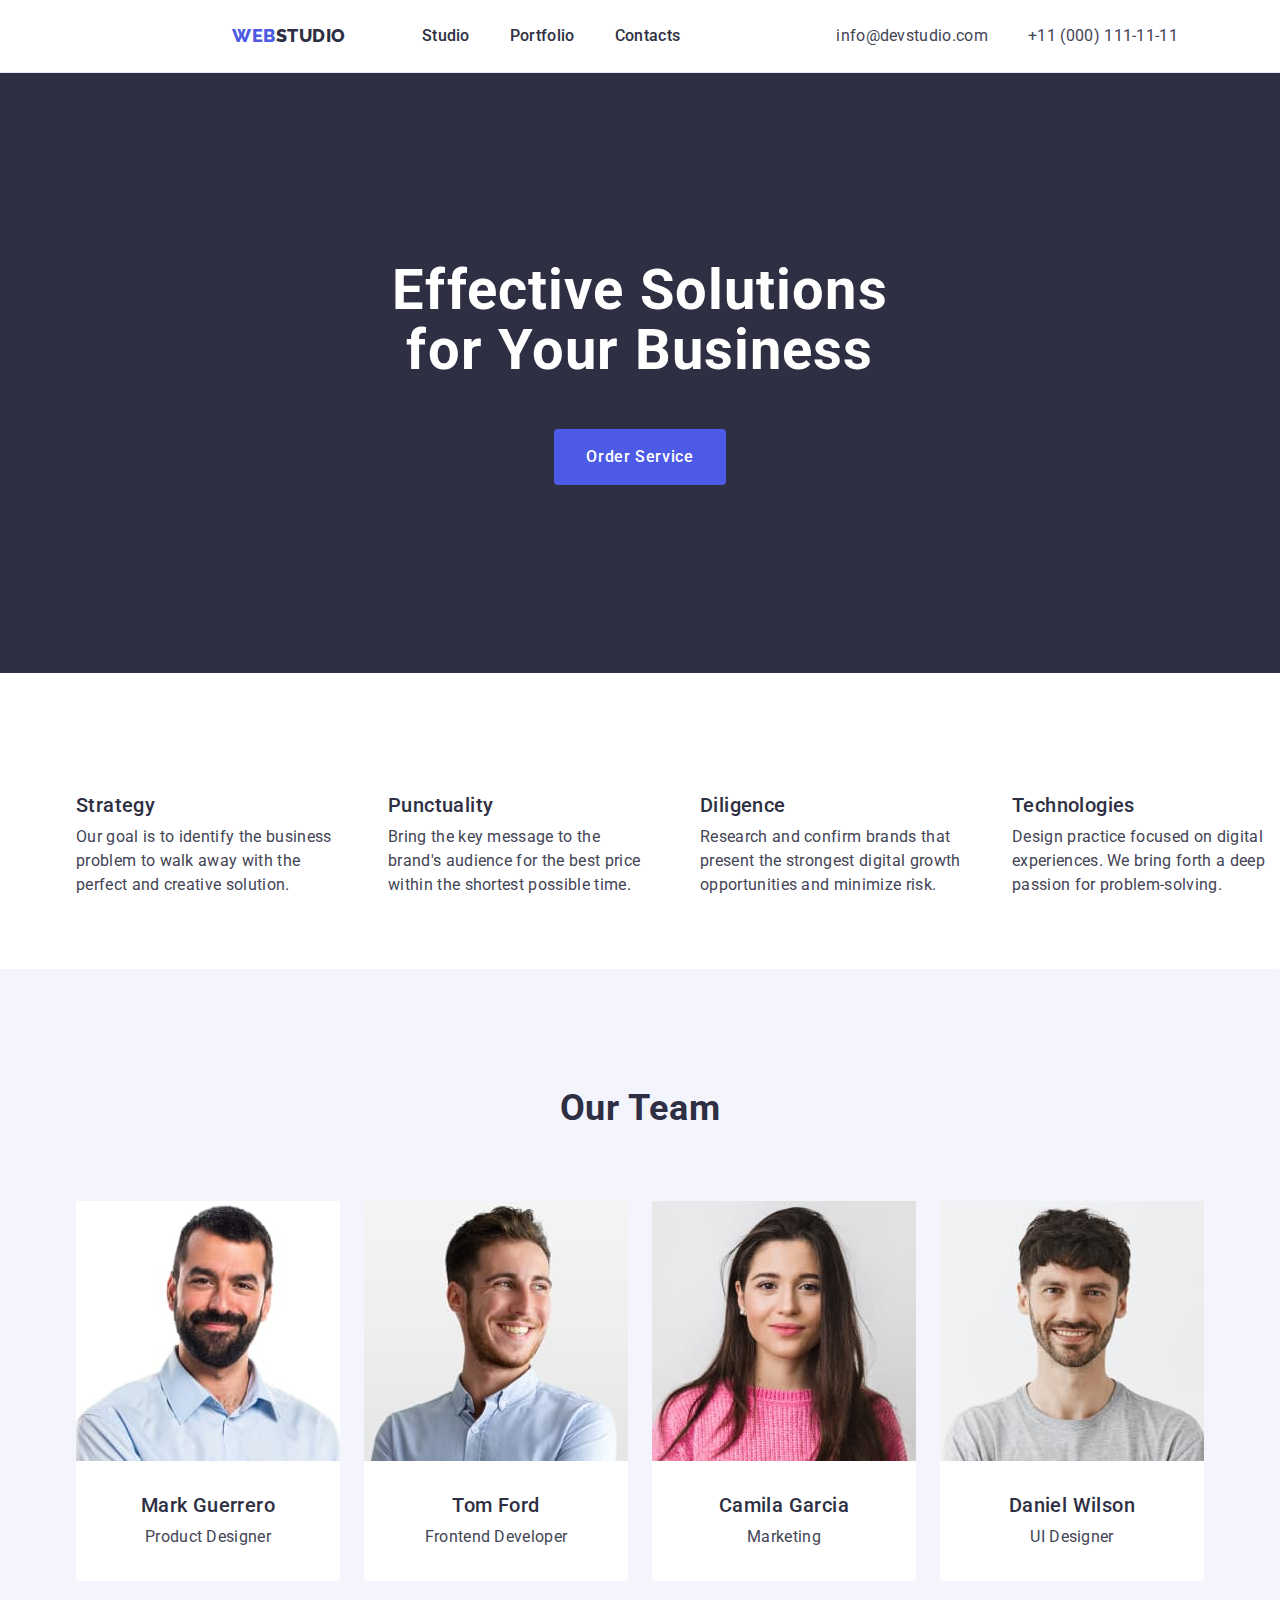
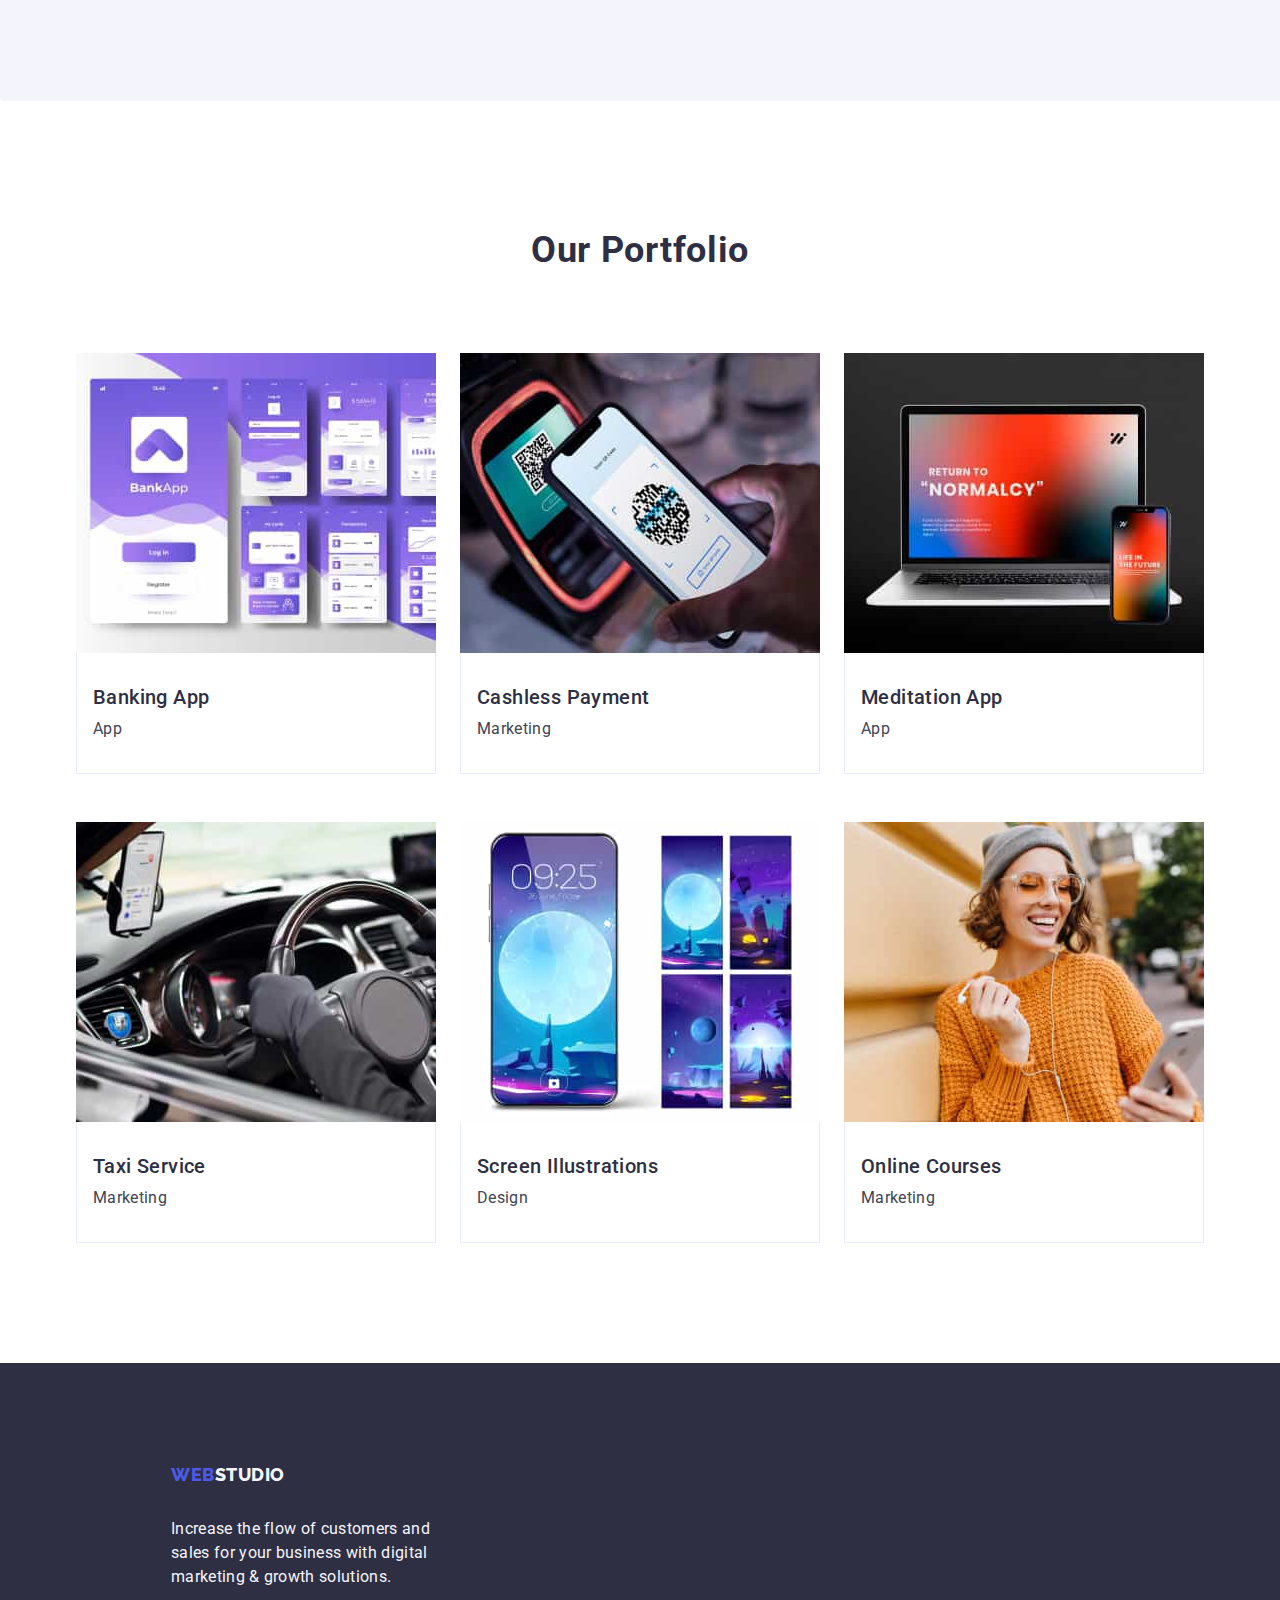
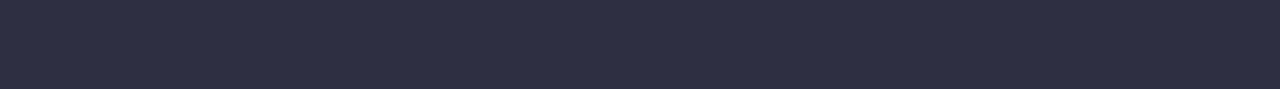
==== commit 54b6b2e0: "HTML updates" ====
--- a/index.html
+++ b/index.html
@@ -114,7 +114,7 @@
             </div>            
         </section>
 <!-- Sekcja czwarta -->
-        <section class="scope-section" list>
+        <section class="scope-section">
             <div class="container scope-section-container">
                 <h2 class="subtitle">Our Portfolio</h2>
                 <ul class="list buttons-link">
@@ -161,7 +161,8 @@
                         <p class="paragraph">Marketing</p>
                     </div>
                   </li>
-            </ul>
+                </ul>
+            </div>
         </section>
     </main>
 
--- a/css/styles.css
+++ b/css/styles.css
@@ -429,7 +429,7 @@
     display: flex;
     flex-direction: column;
     padding-bottom: 120px;
-    /* margin-bottom: 10px; */
+    padding-top: 120px;
 }
 /* nagłówek h2 What are we doing */
 .subtitle {
